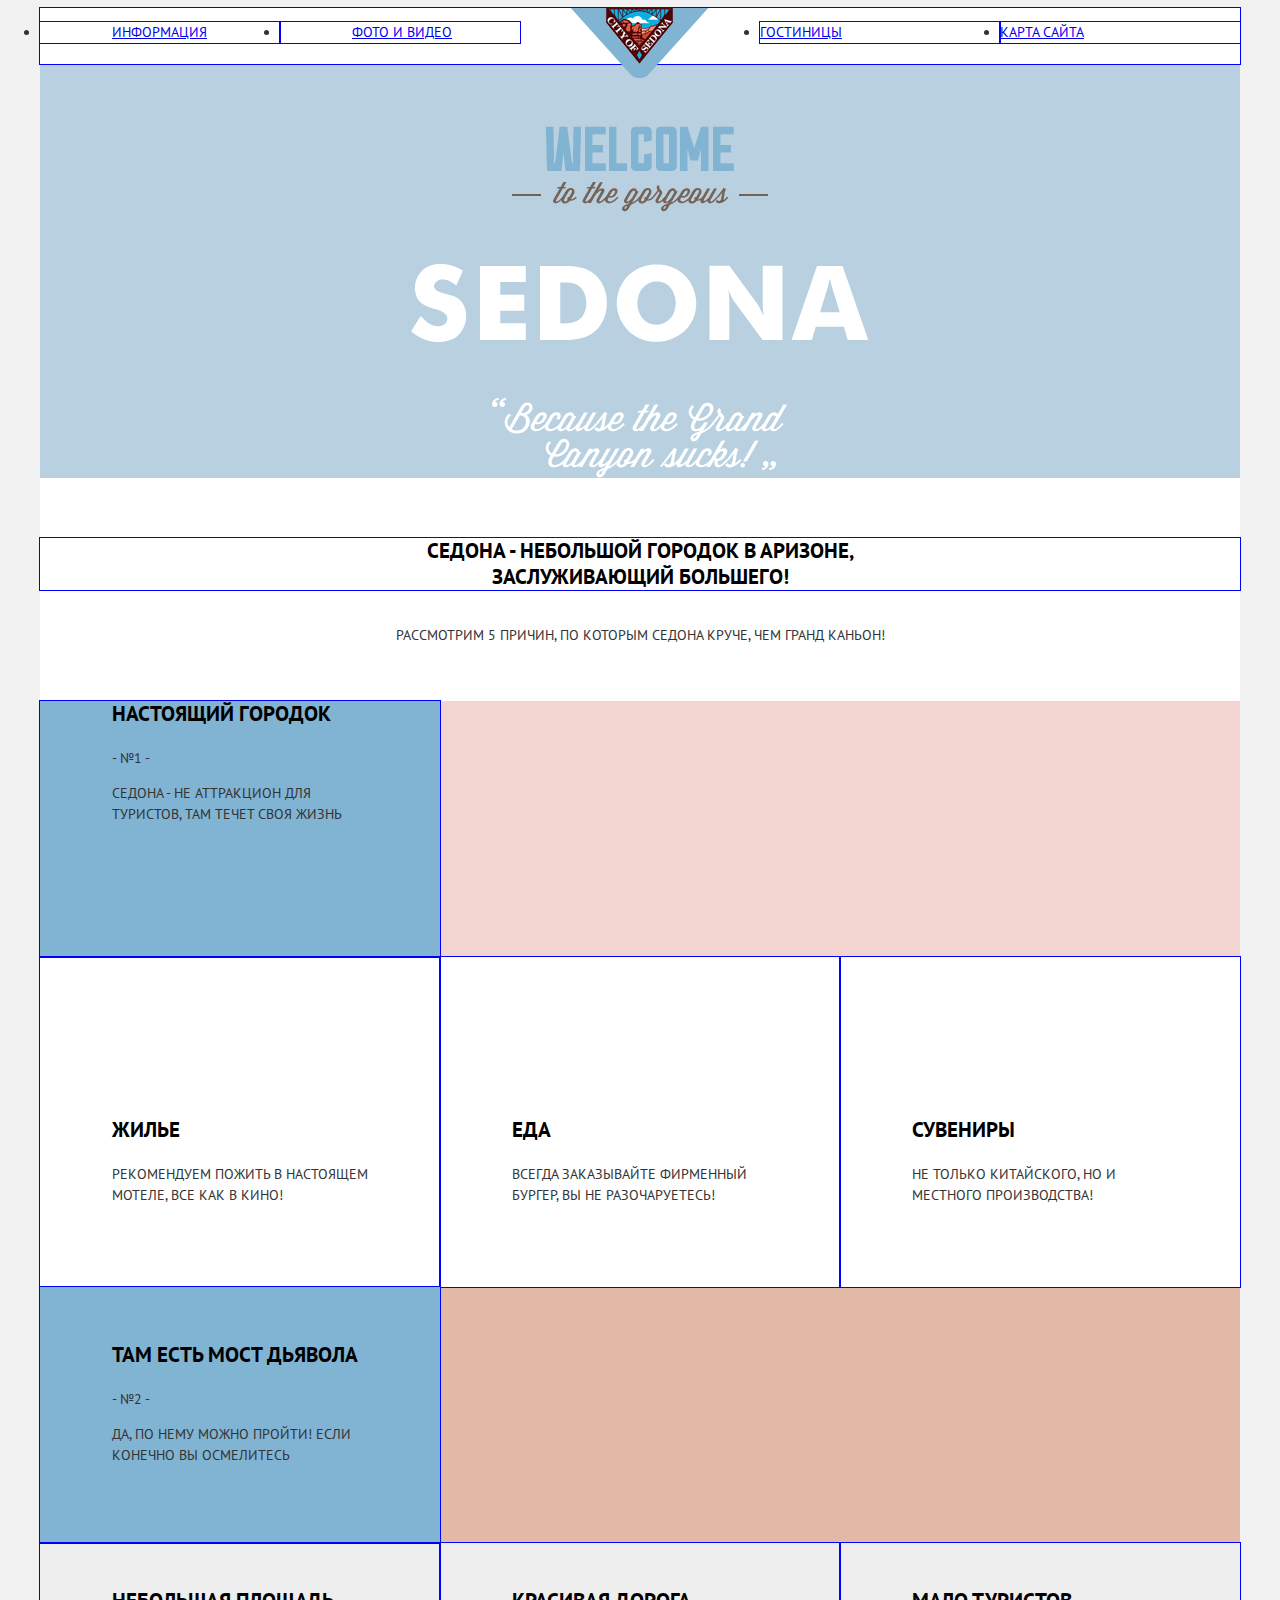
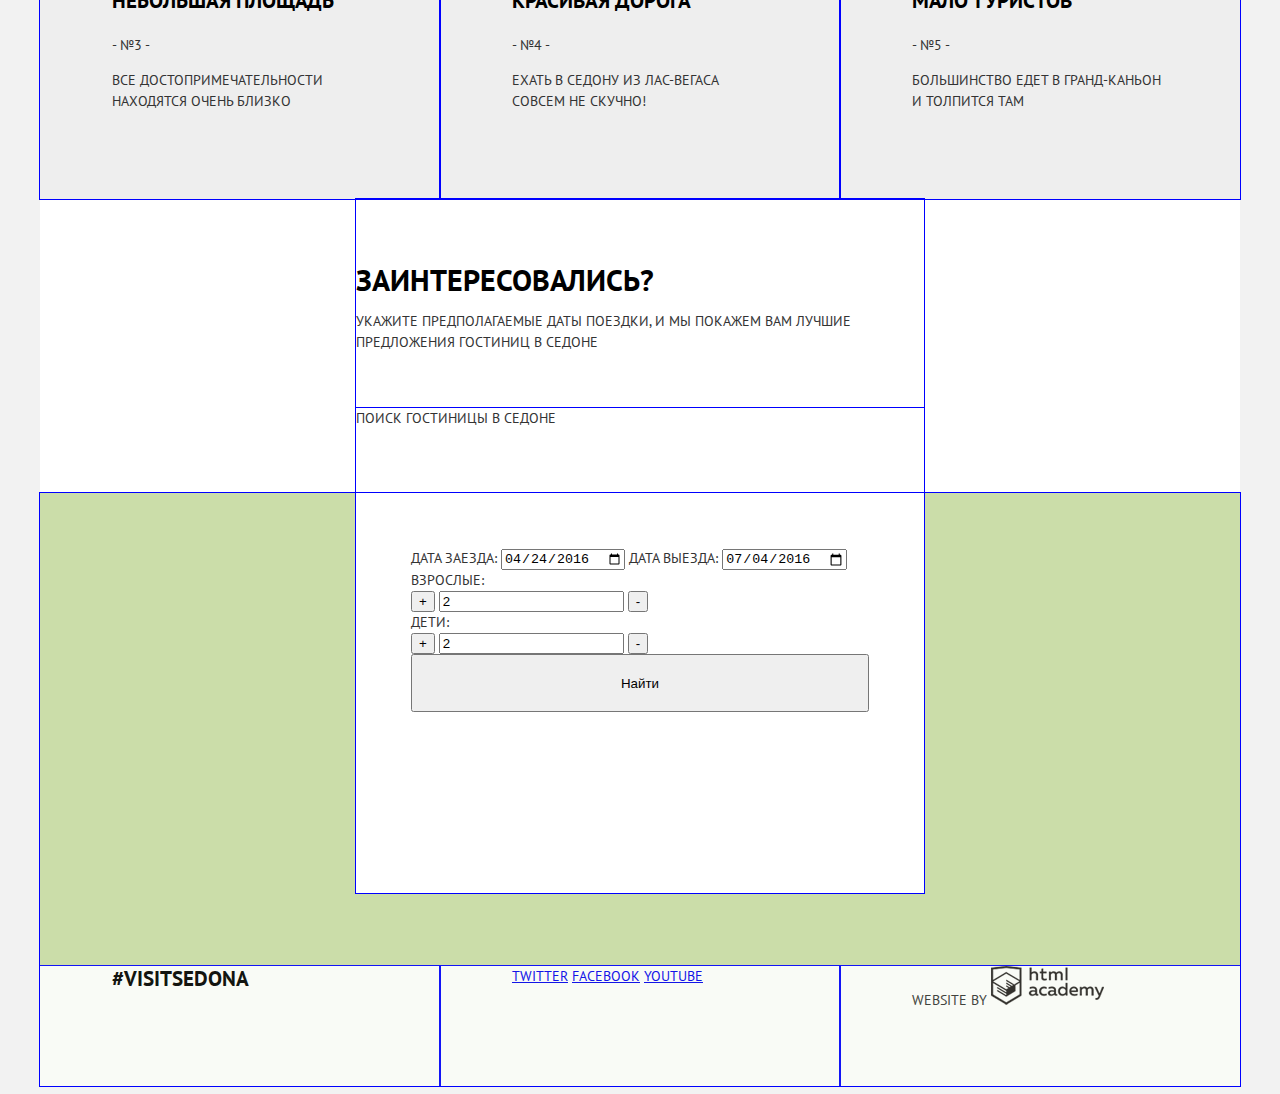
==== index.html @ dbf0d636 "Сетка страницы каталога + исправления" ====
<!DOCTYPE html>
<html lang="ru">
	<head>
		<meta charset="utf-8">
		<title>Седона</title>
		<link href="https://fonts.googleapis.com/css?family=PT+Sans:400,700&subset=cyrillic,cyrillic-ext" rel="stylesheet">
		<link href="css/style.css" rel="stylesheet">
	</head>
	<body>
		<div class="container">
			<header class="page-header">
				<nav class="main-navigation clearfix">
					<ul class="main-navigation-left">
						<li>
							<a href="#">
								Информация
							</a>
						</li>
						<li>
							<a href="/photo-and-video">
								Фото и видео
							</a>
						</li>
					</ul>
					<ul class="main-navigation-right">
						<li>
							<a href="/site-map">
								Карта сайта
							</a>
						</li>
						<li>
							<a href="/hotels">
								Гостиницы
							</a>
						</li>	
					</ul>	
					<a class="logo" href="/index.html">
						<img src="img/logo.png" alt="City of Sedona" width="138px" height="70px">
					</a>
				</nav>
			</header>
			<main>
				<div class="welcome-image">
					<img src="img/welcome.png" alt="Welcome to the gorgeous Sedona" width="458px" height="352px">
				</div>
				<p class="lead">
					Седона - небольшой городок в Аризоне,<br> заслуживающий большего!
				</p>
				<section class="features">
					<p>
						Рассмотрим 5 причин, по которым Седона круче, чем Гранд Каньон!
					</p>
					<div class="clearfix features-1">
						<div class="features-item">
							<p class="features-name">Настоящий городок</p>
							<p> - №1 - </p>
							<p class="features-description">Седона - не аттракцион для туристов, там течет своя жизнь</p>
						</div>
						<!--Фоновое изображение - фото Sedona-city.jpg-->
					</div>
					<div class="advice clearfix">
						<div class="features-item">
							<!--Фоновое изображение -house.png-->
							<p class="features-name">Жилье</p>
							<p class="features-description">Рекомендуем пожить в настоящем мотеле, все как в кино!</p>
						</div>
						<div class="features-item">
							<!--Фоновое изображение -food.png-->
							<p class="features-name">Еда</p>
							<p class="features-description">Всегда заказывайте ФИРМЕННЫЙ БУРГЕР, Вы НЕ разочаруетесь!</p>
						</div>
						<div class="features-item ">
							<!--Фоновое изображение - souvenirs.png-->
							<p class="features-name">Сувениры</p>
							<p class="features-description">Не только китайского, но и местного производства!</p>
						</div>
					</div>
					<div class="clearfix features-2">
						<!--Фоновое изображение - фото Devil's-bridge.jpg-->
						<div class="content-right features-item">
							<p class="features-name">Там есть мост дьявола</p>
							<p> - №2 - </p>
							<p class="features-description">Да, по нему можно пройти! Если конечно вы осмелитесь</p>
						</div>
					</div>
					<div class="clearfix features-3-5">
						<div class="features-item">
							<p class="features-name">Небольшая площадь</p>
							<p> - №3 - </p>
							<p class="features-description">Все достопримечательности находятся очень близко</p>
						</div>
						<div class="features-item">
							<p class="features-name">Красивая дорога</p>
							<p> - №4 - </p>
							<p class="features-description">Ехать в Седону из Лас-Вегаса совсем не скучно!</p>
						</div>
						<div class="features-item">
							<p class="features-name">Мало туристов</p>
							<p> - №5 - </p>
							<p class="features-description">Большинство едет в Гранд-Каньон и толпится там</p>
						</div>
					</div>
				</section>
				<div class="index-search">
					<p>
						<b>
							Заинтересовались?
						</b>
					</p>
					<p>
						Укажите предполагаемые даты поездки, и мы покажем вам лучшие предложения гостиниц в седоне
					</p>
					<a>
						Поиск гостиницы в Седоне	
					</a>
					<div class="index-search-form">
						<form action="#" class="search-details">
							<label>Дата заезда:
								<input type="date" value="2016-04-24" name="checkin">
							</label>
							<label>Дата выезда:
								<input type="date" value="2016-07-04" name="checkout">
							</label>
							<label>Взрослые:
								<div class="visitors">
									<button>+</button>
									<input type="number" value="2" name="adults">
									<button>-</button>
								</div>
							</label>
							<label>Дети:
								<div class="visitors">
									<button>+</button>
									<input type="number" value="2" name="children">
									<button>-</button>
								</div>
							</label>
							<button type="submit">Найти</button>
						</form>
					</div>
				</div>
				<article class="background-map">
<!-- Фоновое изображение - карта <img src="img/map.jpg" width="1200px" height="593px">-->
				</article>
			</main>
			<footer class="page-footer clearfix">
				<section class="hashtag footer-item">
					<h2>#visitsedona</h2>
				</section>
				<section class="social footer-item">
					<a class="social-btn social-btn-tw" href="#">Twitter</a>
					<a class="social-btn social-btn-fb" href="#">Facebook</a>
					<a class="social-btn social-btn-utube" href="#">Youtube</a>					
				</section>
				<section class="developer footer-item">
					Website by
					<a href="#">
						<img src="img/html-academy.png" alt="html academy" width="113px" height="39px">
					</a>
				</section>
			</footer>
		</div>	
	</body>	
</html>
---- css/style.css ----
/*Общие стили*/
body {
	font-size: 14px;
	line-height: 21px;
	font-family: "PT Sans", sans-serif;
	text-transform: uppercase;
	color: #333333;
	background-color: #f2f2f2;
}

h1 {
	
}

h2, .lead, .features-name {
	font-size: 21px;
	line-height: 26px;
	font-family: "PT Sans", sans-serif;
	font-weight: bold;
	text-transform: uppercase;
	color: #000000;
	margin-top: 0;
}

b {
	font-size: 30px;
	line-height: 24px;
	font-family: "PT Sans", sans-serif;
	font-weight: bold;
	text-transform: uppercase;
	color: #000000;
	margin-top: 0;
}

.container {
	max-width: 1200px;
	min-width: 768px;
	background-color: #ffffff;
	margin: 0 auto;
}

.clearfix::after {
	content: "";
	display: table;
	clear: both;
}

.content-left {
	float: left;
}
.content-right {
	float: right;
}

.page-header {
	position: relative;
	outline: blue solid 1px;
}

.main-navigation {
	min-height: 56px;
}

.main-navigation-left {
	float: left;
	width: 40%;
	padding: 0;
}
.main-navigation-right {
	float: right;
	width: 40%;
	padding: 0;
}
.main-navigation-left li{
	box-sizing: border-box;
	float: left;
	width: 50%;
	padding-left: 15%;
	outline: blue solid 1px;
}

.main-navigation-right li{
	box-sizing: border-box;
	float: right;
	width: 50%;
	padding-right: 15%;
	outline: blue solid 1px;
}

.logo {
/*	float:left;*/
	position: absolute;
	width: 20%;
	text-align: center;
}

.page-footer {
	position: relative;
	z-index: 2;
	width: 100%;
	background: #ffffff;
	opacity: 0.9;
	outline: blue solid 1px;
}

.footer-item {
	float: left;
	width: 33.33333%;
	box-sizing: border-box;
	padding-left: 6%;
	padding-right: 6%;
	min-height: 120px;
	outline: blue solid 1px;
}

/*Стили для главной страницы index.html*/
.welcome-image {
	padding-top: 62px;
	background: #b8d0e0;
}
.welcome-image img {
	display: block;
	margin: 0 auto;
	margin-bottom: 60px;
}

.lead {
/*	max-width: 444px;*/
	margin: 0 auto;
	margin-bottom: 35px;
	padding: 0 6%;
	outline: blue solid 1px;
	text-align: center;
}

.features>p {
/*	max-width: 490px;*/
	margin: 0 auto;
	margin-bottom: 55px;
	padding: 0 6%;
	text-align: center;
}

.features-1 {
	background: #f2d5d0;
}

.features-1 .features-item {
	background: #81b3d2;
	min-height: 256px;
}

.features-item {
	float: left;
	width: 33.33333%;
	box-sizing: border-box;
	padding-left: 6%;
	padding-right: 6%;
	outline: blue solid 1px;
}

.advice .features-item {
	padding-top: 160px;
	box-sizing: border-box;
	min-height: 330px;
}

.features-2 {
	background: #e1b9a6;
}

.features-2 .features-item {
	background: #81b3d2;
	min-height: 256px;
	padding-top: 55px;
}

.features-3-5 {
	background: #eeeeee;
}
.features-3-5 .features-item{
	box-sizing: border-box;
	min-height: 256px;
	padding-top: 45px;
}

.index-search {
	box-sizing: border-box;
	width: 568px;
	margin: 0 auto;
	padding-top: 55px;
	outline: blue solid 1px;
}

.index-search a {
	display: block;
	width: 100%;
	height: 85px;
	margin-top: 55px;
	outline: blue solid 1px;
}

.index-search-form {
/*	display: none;*/
	position: absolute;
	z-index: 2;
	box-sizing: border-box;
	width: 568px;
	height: 400px;
	margin: 0 auto;
	padding: 55px;
	background: #ffffff;
	outline: blue solid 1px;
}
.index-search-form button[type="submit"] {
	width: 458px;
	height: 58px;
}
.background-map {
	position: relative;
	z-index: 1;
	width: 100%;
	height: 593px;
	background: #cbdda9;
	margin-bottom: -120px;
	outline: blue solid 1px;
}

/*Стили для catalog.html*/
.hotels-search {
	padding: 15px 6%;
	max-height: 562px;
	background: #7497ba;
	color: #ffffff;
}
.hotels-search-category {
	float: left;
	min-height: 156px;
	margin-right: 9%;
		
}
.hotels-search-category:last-child {
	float: right;
	width: 224px;
	margin-right: 0;
}

.search-results-header, .hotels-item {
	padding: 30px 6%;
	outline: blue solid 1px;
}

.search-results-header h2,
.hotels-item .hotel-photo {
	float: left;
	width: 135px;
	margin: 0;
	margin-right: 30px;
	outline: blue solid 1px;
}

.search-results-header *  {
	float: left;
}
.search-results-header .sort {
	margin-right: 40px;
}
.search-results-header .sort-order {
	float: right;
	outline: blue solid 1px;
}
.search-results-header ul {
	margin: 0;
	padding: 0;
	outline: blue solid 1px;
}
.hotel-review {
	float: left;
	outline: blue solid 1px;
}
.hotel-level {
	float: right;
	outline: blue solid 1px;
}
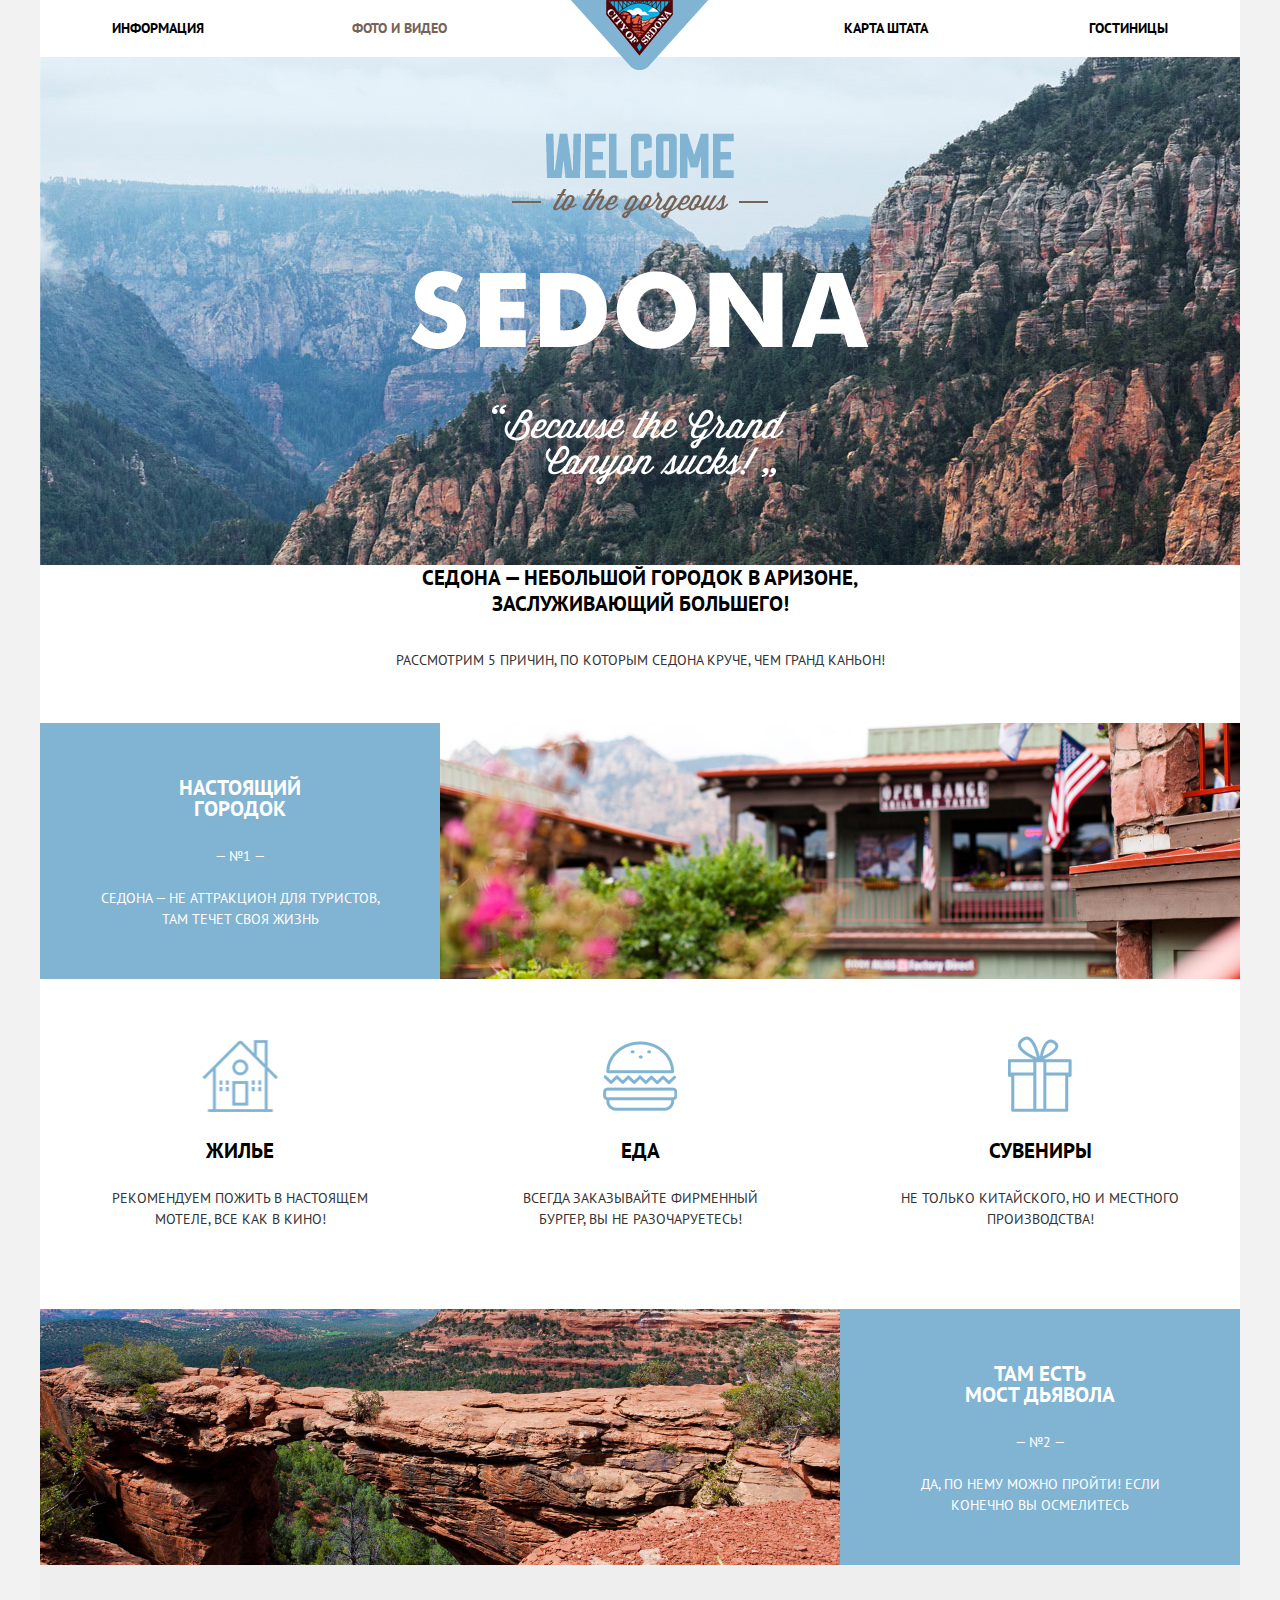
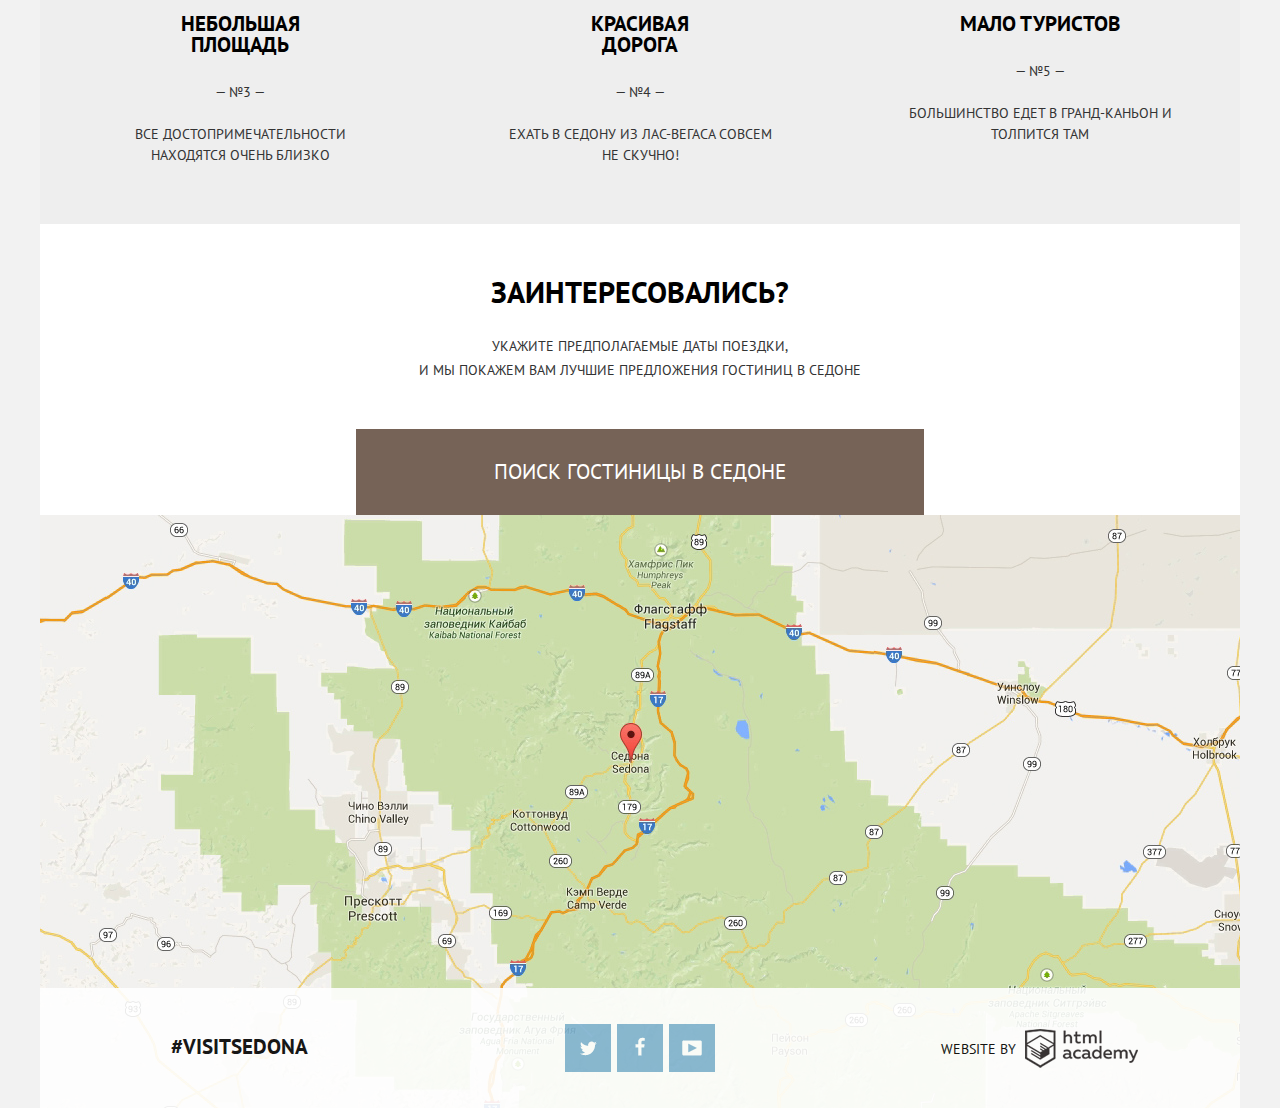
==== commit fb6b86de: "Стили для главной страницы" ====
--- a/index.html
+++ b/index.html
@@ -3,7 +3,8 @@
 	<head>
 		<meta charset="utf-8">
 		<title>Седона</title>
-		<link href="https://fonts.googleapis.com/css?family=PT+Sans:400,700&subset=cyrillic,cyrillic-ext" rel="stylesheet">
+		<link href="https://fonts.googleapis.com/css?family=PT+Sans:400,700&subset=cyrillic" rel="stylesheet">
+		<link href="css/normalize.css" rel="stylesheet">
 		<link href="css/style.css" rel="stylesheet">
 	</head>
 	<body>
@@ -17,101 +18,103 @@
 							</a>
 						</li>
 						<li>
-							<a href="/photo-and-video">
+							<a class="current" href="/photo-and-video">
 								Фото и видео
 							</a>
 						</li>
 					</ul>
 					<ul class="main-navigation-right">
 						<li>
-							<a href="/site-map">
-								Карта сайта
+							<a href="/hotels">
+								Гостиницы
 							</a>
 						</li>
 						<li>
-							<a href="/hotels">
-								Гостиницы
+							<a href="/site-map">
+								Карта штата
 							</a>
 						</li>	
 					</ul>	
-					<a class="logo" href="/index.html">
+				</nav>
+				<div class="logo">
+					<a class="index-page" href="/index.html">
 						<img src="img/logo.png" alt="City of Sedona" width="138px" height="70px">
 					</a>
-				</nav>
+				</div>
 			</header>
 			<main>
-				<div class="welcome-image">
+				<div class="welcome-block">
 					<img src="img/welcome.png" alt="Welcome to the gorgeous Sedona" width="458px" height="352px">
 				</div>
 				<p class="lead">
-					Седона - небольшой городок в Аризоне,<br> заслуживающий большего!
+					<b>Седона &#8212; небольшой городок в Аризоне,<br> заслуживающий большего!</b>
 				</p>
 				<section class="features">
 					<p>
 						Рассмотрим 5 причин, по которым Седона круче, чем Гранд Каньон!
 					</p>
-					<div class="clearfix features-1">
+					<div class="features-single city clearfix">
 						<div class="features-item">
-							<p class="features-name">Настоящий городок</p>
-							<p> - №1 - </p>
-							<p class="features-description">Седона - не аттракцион для туристов, там течет своя жизнь</p>
+							<h2 class="features-name">Настоящий<br>городок</h2>
+							<p> &#8212; №1 &#8212; </p>
+							<p class="features-description">Седона &#8212; не аттракцион для туристов, там течет своя жизнь</p>
 						</div>
-						<!--Фоновое изображение - фото Sedona-city.jpg-->
+						<!--Фоновое изображение &#8212 фото Sedona-city.jpg-->
 					</div>
-					<div class="advice clearfix">
-						<div class="features-item">
+					<div class="features-advice clearfix">
+						<div class="features-item house">
 							<!--Фоновое изображение -house.png-->
 							<p class="features-name">Жилье</p>
 							<p class="features-description">Рекомендуем пожить в настоящем мотеле, все как в кино!</p>
 						</div>
-						<div class="features-item">
+						<div class="features-item food">
 							<!--Фоновое изображение -food.png-->
 							<p class="features-name">Еда</p>
-							<p class="features-description">Всегда заказывайте ФИРМЕННЫЙ БУРГЕР, Вы НЕ разочаруетесь!</p>
+							<p class="features-description">Всегда заказывайте фирменный бургер, Вы  не разочаруетесь!</p>
 						</div>
-						<div class="features-item ">
+						<div class="features-item souvenirs">
 							<!--Фоновое изображение - souvenirs.png-->
 							<p class="features-name">Сувениры</p>
 							<p class="features-description">Не только китайского, но и местного производства!</p>
 						</div>
 					</div>
-					<div class="clearfix features-2">
+					<div class="features-single bridge clearfix">
 						<!--Фоновое изображение - фото Devil's-bridge.jpg-->
 						<div class="content-right features-item">
-							<p class="features-name">Там есть мост дьявола</p>
-							<p> - №2 - </p>
+							<h2 class="features-name">Там есть<br> мост дьявола</h2>
+							<p> &#8212; №2 &#8212; </p>
 							<p class="features-description">Да, по нему можно пройти! Если конечно вы осмелитесь</p>
 						</div>
 					</div>
-					<div class="clearfix features-3-5">
+					<div class="features-block clearfix">
 						<div class="features-item">
-							<p class="features-name">Небольшая площадь</p>
-							<p> - №3 - </p>
+							<h2 class="features-name">Небольшая площадь</h2>
+							<p> &#8212; №3 &#8212; </p>
 							<p class="features-description">Все достопримечательности находятся очень близко</p>
 						</div>
 						<div class="features-item">
-							<p class="features-name">Красивая дорога</p>
-							<p> - №4 - </p>
-							<p class="features-description">Ехать в Седону из Лас-Вегаса совсем не скучно!</p>
+							<h2 class="features-name">Красивая дорога</h2>
+							<p> &#8212; №4 &#8212; </p>
+							<p class="features-description">Ехать в Седону из Лас-Вегаса совсем<br>не скучно!</p>
 						</div>
 						<div class="features-item">
-							<p class="features-name">Мало туристов</p>
-							<p> - №5 - </p>
+							<h2 class="features-name">Мало туристов</h2>
+							<p> &#8212; №5 &#8212; </p>
 							<p class="features-description">Большинство едет в Гранд-Каньон и толпится там</p>
 						</div>
 					</div>
 				</section>
 				<div class="index-search">
-					<p>
+					<p class="index-search-heading">
 						<b>
 							Заинтересовались?
 						</b>
 					</p>
 					<p>
-						Укажите предполагаемые даты поездки, и мы покажем вам лучшие предложения гостиниц в седоне
+						Укажите предполагаемые даты поездки,<br> и мы покажем вам лучшие предложения гостиниц в седоне
 					</p>
-					<a>
-						Поиск гостиницы в Седоне	
+					<a href="#">
+						Поиск гостиницы в Седоне
 					</a>
 					<div class="index-search-form">
 						<form action="#" class="search-details">
--- a/css/style.css
+++ b/css/style.css
@@ -1,9 +1,13 @@
 /*Общие стили*/
 body {
+	min-width: 768px;
+	
+	font-weight: normal;
 	font-size: 14px;
 	line-height: 21px;
-	font-family: "PT Sans", sans-serif;
+	font-family: "PT Sans", Arial, sans-serif;
 	text-transform: uppercase;
+	
 	color: #333333;
 	background-color: #f2f2f2;
 }
@@ -15,28 +19,22 @@
 h2, .lead, .features-name {
 	font-size: 21px;
 	line-height: 26px;
-	font-family: "PT Sans", sans-serif;
 	font-weight: bold;
-	text-transform: uppercase;
+	margin-top: 0;
+}
+
+b {
+/*	font-size: 30px;*/
+/*	line-height: 24px;*/
 	color: #000000;
-	margin-top: 0;
-}
-
-b {
-	font-size: 30px;
-	line-height: 24px;
-	font-family: "PT Sans", sans-serif;
-	font-weight: bold;
-	text-transform: uppercase;
-	color: #000000;
-	margin-top: 0;
-}
+/*	margin-top: 0;*/
+} 
 
 .container {
+	margin: 0 auto;
 	max-width: 1200px;
-	min-width: 768px;
+	
 	background-color: #ffffff;
-	margin: 0 auto;
 }
 
 .clearfix::after {
@@ -54,53 +52,104 @@
 
 .page-header {
 	position: relative;
-	outline: blue solid 1px;
+	
+	color: #766357;
+/*	outline: blue solid 1px;*/
 }
 
 .main-navigation {
-	min-height: 56px;
+/*	min-height: 56px;*/
 }
 
 .main-navigation-left {
 	float: left;
+	
 	width: 40%;
+	margin: 0;
 	padding: 0;
+	
+	list-style: none;
 }
 .main-navigation-right {
 	float: right;
+	
 	width: 40%;
+	margin: 0;
 	padding: 0;
+	
+	list-style: none;
 }
 .main-navigation-left li{
-	box-sizing: border-box;
-	float: left;
+	float: left;
+	
+	box-sizing: border-box;
 	width: 50%;
+	padding-top: 18px;
+	padding-bottom: 18px;
 	padding-left: 15%;
-	outline: blue solid 1px;
+	
+	text-align: left;
+/*	outline: blue solid 1px;*/
 }
 
 .main-navigation-right li{
 	box-sizing: border-box;
 	float: right;
 	width: 50%;
+	padding-top: 18px;
+	padding-bottom: 18px;
 	padding-right: 15%;
-	outline: blue solid 1px;
+	
+	text-align: right;
+/*	outline: blue solid 1px;*/
+}
+
+.main-navigation a {
+	font-weight: bold;
+	font-size: 14px;
+	line-height: 26p;
+	
+	color: #000000;
+	text-decoration: none;
+}
+
+.main-navigation a:hover {
+	color: #81b3d2;
+}
+
+.main-navigation a:active {
+	color: #000000;
+	opacity: 0.3;
+}
+
+.main-navigation a.current {
+	color: #766357;
+}
+
+.main-navigation a.current:hover {
+	color: #604e43;
+}
+
+.main-navigation a.current:active {
+	color: #766357;
+	opacity: 0.3;
 }
 
 .logo {
-/*	float:left;*/
 	position: absolute;
-	width: 20%;
-	text-align: center;
+	left: 50%;
+	top: 0;
+	transform: translate(-69px);
+/*	width: 20%;*/
+/*	text-align: center;*/
 }
 
 .page-footer {
-	position: relative;
-	z-index: 2;
 	width: 100%;
 	background: #ffffff;
 	opacity: 0.9;
-	outline: blue solid 1px;
+	color: #000000;
+/*	outline: blue solid 1px;*/
 }
 
 .footer-item {
@@ -110,15 +159,118 @@
 	padding-left: 6%;
 	padding-right: 6%;
 	min-height: 120px;
-	outline: blue solid 1px;
+/*	outline: blue solid 1px;*/
+}
+
+.footer-item h2 {
+	margin-top: 46px;
+	margin-left: auto;
+	margin-right: auto;
+	text-align: center;
+}
+
+.social {
+	padding-top: 36px;
+	
+	text-align: center;
+	font-size: 0;
+}
+
+.social-btn {
+	position: relative;
+	display: inline-block;
+	width: 46px;
+	height: 48px;
+	margin-right: 6px;
+	vertical-align: top;
+	
+	background: #81b3d2;
+}
+
+.social-btn:last-child {
+	margin-right: 0;
+}
+
+.social-btn::after {
+	position: absolute;
+	top: 50%;
+	left: 50%;
+	content: "";
+	background: url("../img/spritesheet.png");
+}
+
+.social-btn-tw::after {
+	width: 17px;
+    height: 15px;
+	background-position: -866px -2px;
+	margin-left: -8px;
+	margin-top: -7px;
+}
+
+.social-btn-fb::after {
+	width: 10px;
+    height: 19px;
+    background-position: -434px -2px;
+	margin-left: -5px;
+	margin-top: -11px;
+}
+
+.social-btn-utube::after {
+	width: 20px;
+    height: 16px;
+    background-position: -887px -2px;
+	margin-left: -10px;
+	margin-top: -8px;
+}
+
+.social-btn:hover {
+	background: #669ec0;
+}
+
+.social-btn:active {
+	background: #5496bd;
+}
+
+.social-btn:active::after {
+		opacity: 0.3;
+}
+
+.developer {
+	padding-top: 38px;
+/*	line-height: 39px;*/
+	text-align: center;
+}
+
+.developer a {
+	display: inline-block;
+	vertical-align: middle;
+	margin-top: 3px;
+	margin-left: 5px;
+}
+
+.developer a:hover {
+/*	opacity: 0;
+	background: red;
+	background-image: url(spritesheet.png);
+	width: 113px;
+    height: 39px;
+    background-repeat: no-repeat;
+    background-position: -236px -2px; */	
+}
+
+.developer img:hover {
+	opacity: 0;
 }
 
 /*Стили для главной страницы index.html*/
-.welcome-image {
-	padding-top: 62px;
-	background: #b8d0e0;
-}
-.welcome-image img {
+.welcome-block {
+	box-sizing: border-box;
+	min-height: 508px;
+	padding-top: 76px;
+	background: #b8d0e0 url(../img/bg-index.jpg);
+	background-position: center -56px;
+}
+.welcome-block img {
 	display: block;
 	margin: 0 auto;
 	margin-bottom: 60px;
@@ -127,86 +279,187 @@
 .lead {
 /*	max-width: 444px;*/
 	margin: 0 auto;
-	margin-bottom: 35px;
+	margin-bottom: 30px;
 	padding: 0 6%;
-	outline: blue solid 1px;
-	text-align: center;
+	
+	text-align: center;
+/*	outline: blue solid 1px;	*/
 }
 
 .features>p {
 /*	max-width: 490px;*/
 	margin: 0 auto;
-	margin-bottom: 55px;
+	margin-bottom: 50px;
 	padding: 0 6%;
-	text-align: center;
-}
-
-.features-1 {
-	background: #f2d5d0;
-}
-
-.features-1 .features-item {
+	
+	line-height: 26px;
+	text-align: center;
+}
+
+.features-item {
+	float: left;
+	
+	box-sizing: border-box;
+	width: 33.333333%;
+	padding-left: 4%;
+	padding-right: 4%;
+/*	outline: blue solid 1px;*/
+}
+
+.features-item p {
+	max-width: 285px;
+	margin-left: auto;
+	margin-right: auto;
+	margin-bottom: 21px;
+	
+	text-align: center;
+}
+
+.features-item .features-name {
+	max-width: 160px;
+	margin-bottom: 27px;
+	margin-left: auto;
+	margin-right: auto;
+	
+	text-align: center;
+	line-height: 21px;
+	
+	color: #000000;
+}
+
+.features .city {
+	background: #81b3d2 url("../img/bg-city.jpg") no-repeat;
+	background-position: right center;
+	background-size: 66.666666%;
+}
+
+.features-single .features-item {
+	height: 256px;
+	padding-top: 54px;
+	padding-bottom: 30px;
+		
+	color: #ffffff;
 	background: #81b3d2;
+}
+
+.features-single .features-name {
+	color: #ffffff;
+}
+
+.features-single p {
+		max-width: 302px;
+}
+.features-advice .features-item {
+	position: relative;
+	
+	padding-top: 161px;
+	padding-bottom: 42px;
+	min-height: 330px;
+}
+
+.features-advice .features-name::before {
+	content: "";
+	position: absolute;
+	left: 50%;
+	background-image: url(../img/spritesheet.png);
+    background-repeat: no-repeat;
+    display: block;
+	transform: translateX(-50%);
+}
+
+.house .features-name::before {
+	top: 61px;
+	width: 75px;
+    height: 72px;
+	background-position: -526px -2px;
+}
+
+.food .features-name::before {
+	top: 62px;
+	width: 74px;
+    height: 70px;
+    background-position: -448px -2px;
+}
+
+.souvenirs .features-name::before {
+	top: 57px;
+	width: 64px;
+    height: 76px;
+    background-position: -636px -2px;
+}
+
+.features .bridge {
+	background: #81b3d2 url("../img/bg-bridge.jpg") no-repeat;
+	background-position: left center;
+	background-size: 66.666666%;
+}
+
+.features-item.content-right {
+	float: right;
+}
+
+.features-block {
+	background: #eeeeee;
+}
+
+.features-block .features-item{
+	box-sizing: border-box;
 	min-height: 256px;
-}
-
-.features-item {
-	float: left;
-	width: 33.33333%;
-	box-sizing: border-box;
-	padding-left: 6%;
-	padding-right: 6%;
-	outline: blue solid 1px;
-}
-
-.advice .features-item {
-	padding-top: 160px;
-	box-sizing: border-box;
-	min-height: 330px;
-}
-
-.features-2 {
-	background: #e1b9a6;
-}
-
-.features-2 .features-item {
-	background: #81b3d2;
-	min-height: 256px;
-	padding-top: 55px;
-}
-
-.features-3-5 {
-	background: #eeeeee;
-}
-.features-3-5 .features-item{
-	box-sizing: border-box;
-	min-height: 256px;
-	padding-top: 45px;
+	padding-top: 48px;
+	padding-bottom: 37px;
 }
 
 .index-search {
 	box-sizing: border-box;
 	width: 568px;
 	margin: 0 auto;
-	padding-top: 55px;
-	outline: blue solid 1px;
+	padding-top: 26px;
+/*	outline: blue solid 1px;*/
+}
+
+.index-search p.index-search-heading {
+	margin-bottom: 30px;	
+	
+	font-weight: bold;
+	font-size: 30px;
+	line-height: 24px;
+	
+	color: #ffffff;
+}
+
+.index-search p {
+	margin-bottom: 47px;
+	
+	text-align: center;
+	font-size: 14px;
+	line-height: 24px;
 }
 
 .index-search a {
 	display: block;
 	width: 100%;
-	height: 85px;
-	margin-top: 55px;
-	outline: blue solid 1px;
+	padding-top: 30px;
+	padding-bottom: 30px;
+/*	height: 85px;*/
+	
+	text-align: center;
+	font-size: 21px;
+	line-height: 26px;
+	
+	text-decoration: none;
+	color: #ffffff;	
+	background: #766357;
+/*	margin-top: 47px;*/
+/*	outline: blue solid 1px;*/
 }
 
 .index-search-form {
-/*	display: none;*/
+	display: none;
 	position: absolute;
 	z-index: 2;
 	box-sizing: border-box;
 	width: 568px;
-	height: 400px;
+/*	height: 400px;*/
 	margin: 0 auto;
 	padding: 55px;
 	background: #ffffff;
@@ -215,15 +468,20 @@
 .index-search-form button[type="submit"] {
 	width: 458px;
 	height: 58px;
-}
+	margin-top: 54px;
+}
+
+.index-search-form input {
+/*	display: inline-block;*/
+/*	margin-bottom: 29px;*/
+}
+
 .background-map {
-	position: relative;
-	z-index: 1;
 	width: 100%;
 	height: 593px;
-	background: #cbdda9;
+	background: #cbdda9 url("../img/bg-map.jpg") no-repeat;
 	margin-bottom: -120px;
-	outline: blue solid 1px;
+/*	outline: blue solid 1px;*/
 }
 
 /*Стили для catalog.html*/
@@ -284,3 +542,106 @@
 }
 
 
+/*Спрайт*/
+.sprite {
+    background-image: url(spritesheet.png);
+    background-repeat: no-repeat;
+    display: block;
+}
+
+.sprite-html-academy {
+    width: 113px;
+    height: 39px;
+    background-position: -2px -2px;
+}
+
+.sprite-html-academy-active {
+    width: 113px;
+    height: 39px;
+    background-position: -119px -2px;
+}
+
+.sprite-html-academy-hover {
+    width: 113px;
+    height: 39px;
+    background-position: -236px -2px;
+}
+
+.sprite-icon-calendar {
+    width: 21px;
+    height: 22px;
+    background-position: -353px -2px;
+}
+
+.sprite-icon-checkbox {
+    width: 22px;
+    height: 22px;
+    background-position: -378px -2px;
+}
+
+.sprite-icon-checked {
+    width: 26px;
+    height: 22px;
+    background-position: -404px -2px;
+}
+
+.sprite-icon-fb {
+    width: 10px;
+    height: 19px;
+    background-position: -434px -2px;
+}
+
+.sprite-icon-food {
+    width: 74px;
+    height: 70px;
+    background-position: -448px -2px;
+}
+
+.sprite-icon-house {
+    width: 75px;
+    height: 72px;
+    background-position: -526px -2px;
+}
+
+.sprite-icon-minus {
+    width: 12px;
+    height: 3px;
+    background-position: -605px -2px;
+}
+
+.sprite-icon-plus {
+    width: 11px;
+    height: 11px;
+    background-position: -621px -2px;
+}
+
+.sprite-icon-souvenirs {
+    width: 64px;
+    height: 76px;
+    background-position: -636px -2px;
+}
+
+.sprite-icon-stars {
+    width: 89px;
+    height: 17px;
+    background-position: -704px -2px;
+}
+
+.sprite-icon-three-stars {
+    width: 65px;
+    height: 17px;
+    background-position: -797px -2px;
+}
+
+.sprite-icon-tweeter {
+    width: 17px;
+    height: 15px;
+    background-position: -866px -2px;
+}
+
+.sprite-icon-utube {
+    width: 20px;
+    height: 16px;
+    background-position: -887px -2px;
+}
+
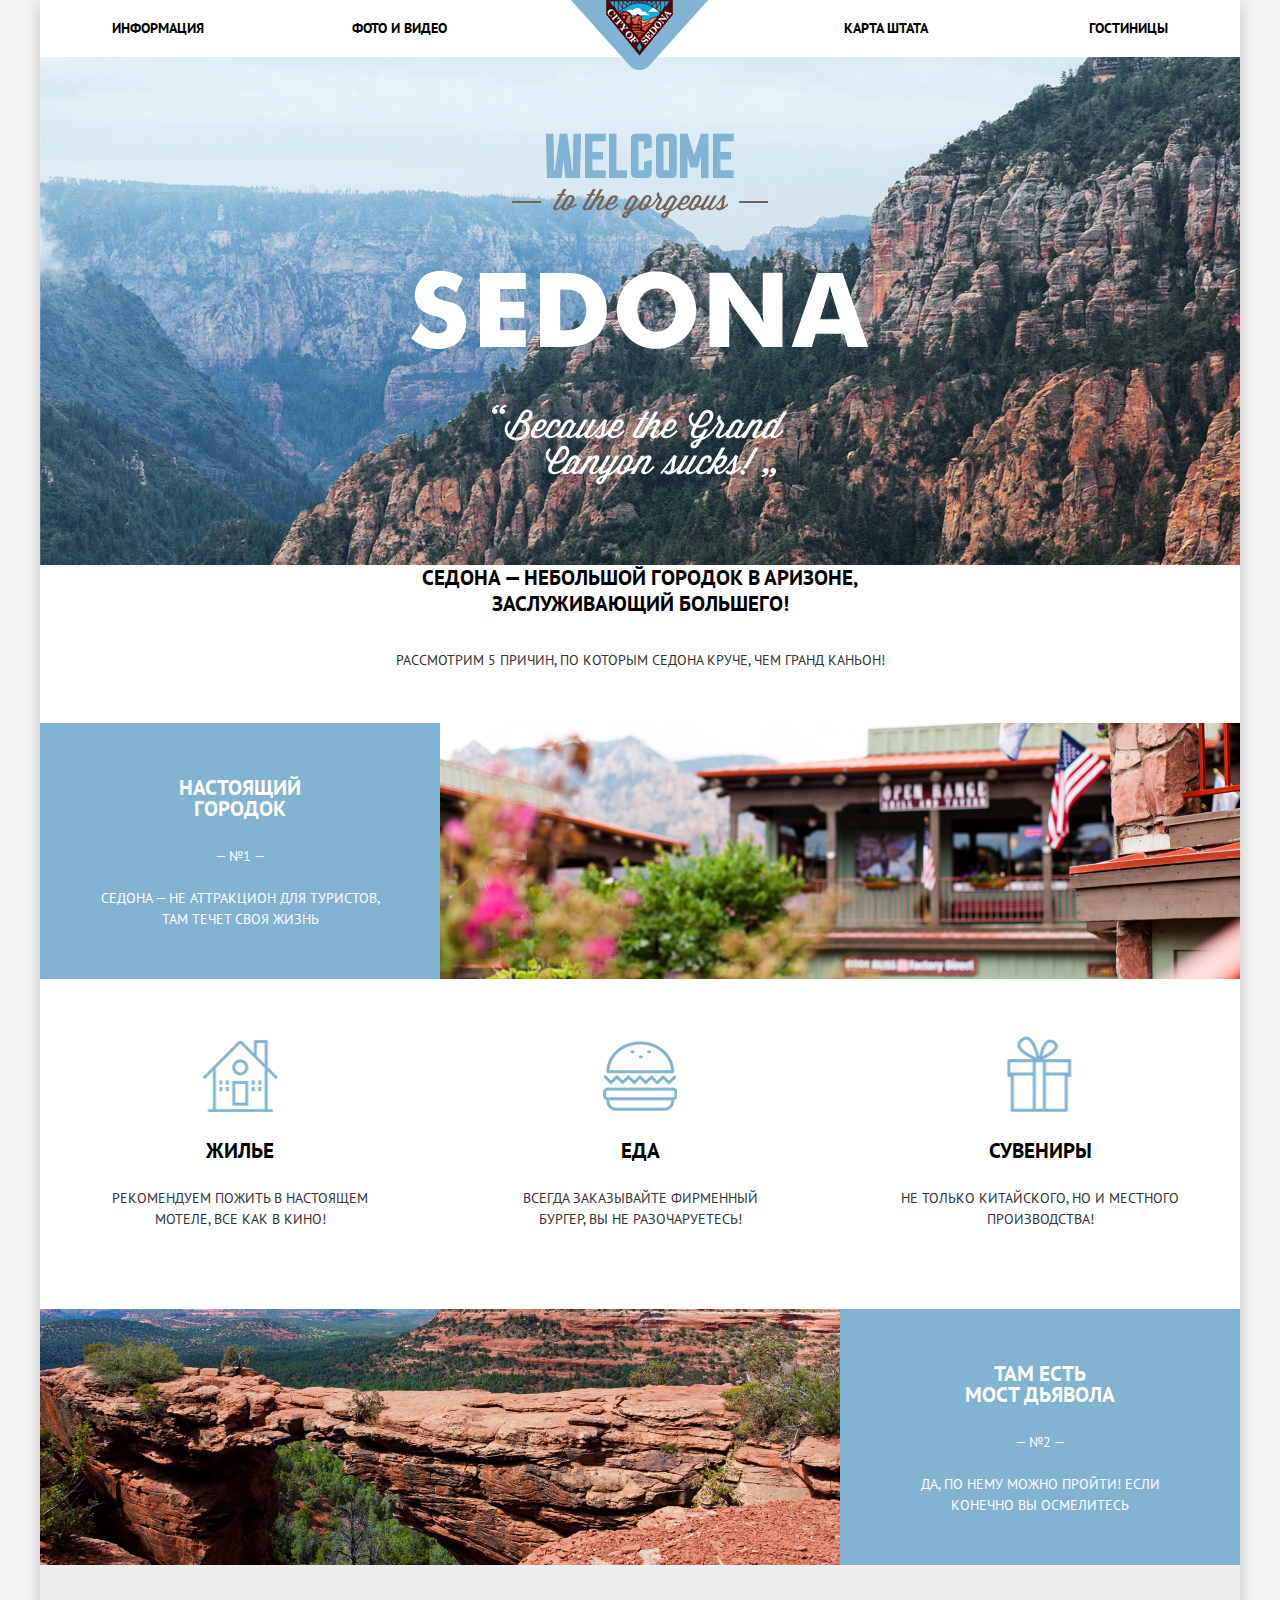
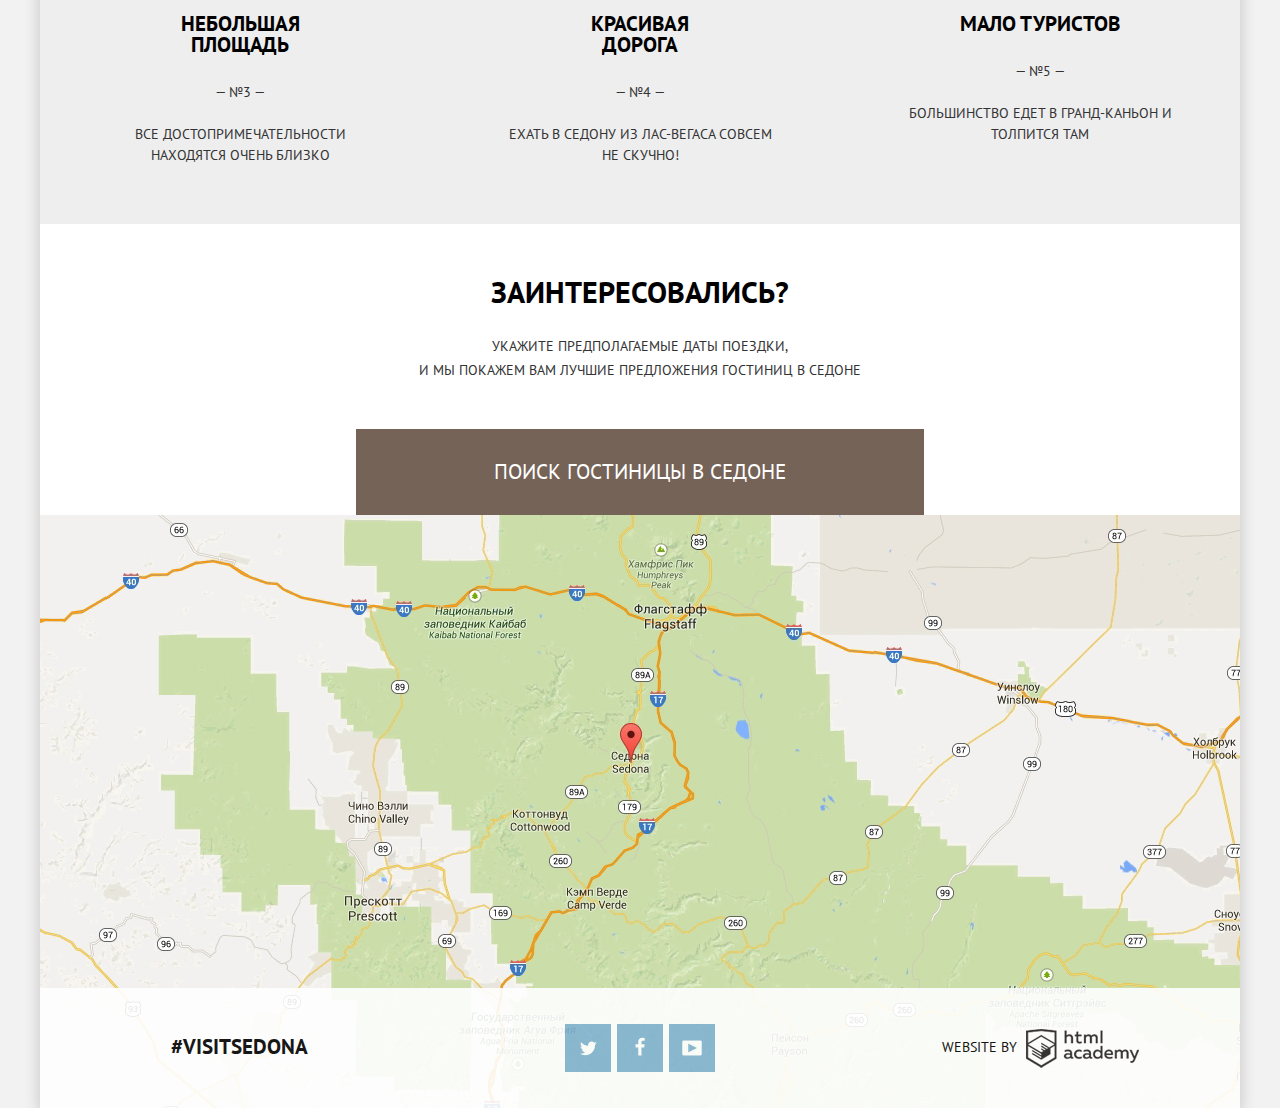
==== commit bf0737bc: "Стили для страницы каталога + небольшие исправления по главной странице" ====
--- a/index.html
+++ b/index.html
@@ -18,7 +18,7 @@
 							</a>
 						</li>
 						<li>
-							<a class="current" href="/photo-and-video">
+							<a href="/photo-and-video">
 								Фото и видео
 							</a>
 						</li>
--- a/css/style.css
+++ b/css/style.css
@@ -17,10 +17,13 @@
 }
 
 h2, .lead, .features-name {
+	margin-top: 0;
+	
 	font-size: 21px;
 	line-height: 26px;
 	font-weight: bold;
-	margin-top: 0;
+	
+	color: #000000;
 }
 
 b {
@@ -35,6 +38,7 @@
 	max-width: 1200px;
 	
 	background-color: #ffffff;
+	box-shadow: 0 5px 15px rgba(0,1,1,0.2);
 }
 
 .clearfix::after {
@@ -236,30 +240,40 @@
 }
 
 .developer {
-	padding-top: 38px;
+	padding-top: 39px;
+	padding-left: 102px;
 /*	line-height: 39px;*/
-	text-align: center;
+	text-align: left;
 }
 
 .developer a {
 	display: inline-block;
 	vertical-align: middle;
-	margin-top: 3px;
-	margin-left: 5px;
+	width: 114px;
+    height: 40px;
+	margin-top:1px;
+	margin-left: 4px;
+	padding-top: 1px;
+	padding-left: 1px;
+	
+	font-size: 0;
 }
 
 .developer a:hover {
-/*	opacity: 0;
-	background: red;
-	background-image: url(spritesheet.png);
-	width: 113px;
-    height: 39px;
-    background-repeat: no-repeat;
-    background-position: -236px -2px; */	
+	background-image: url("../img/spritesheet.png");
+	background-repeat: no-repeat;
+    background-position: -235px -1px;;
+}
+
+.developer a:active {
+	background-image: url("../img/spritesheet.png");
+	background-repeat: no-repeat;
+    background-position: -118px -1px;;
 }
 
 .developer img:hover {
 	opacity: 0;
+	margin: 0;
 }
 
 /*Стили для главной страницы index.html*/
@@ -377,14 +391,14 @@
 .food .features-name::before {
 	top: 62px;
 	width: 74px;
-    height: 70px;
+    height: 71px;
     background-position: -448px -2px;
 }
 
 .souvenirs .features-name::before {
 	top: 57px;
-	width: 64px;
-    height: 76px;
+	width: 65px;
+    height: 77px;
     background-position: -636px -2px;
 }
 
@@ -486,61 +500,391 @@
 
 /*Стили для catalog.html*/
 .hotels-search {
-	padding: 15px 6%;
+	box-sizing: border-box;
+	padding: 27px 6%;
+	min-height: 217px;
 	max-height: 562px;
-	background: #7497ba;
+	
+	background: #7497ba url("../img/bg-hotels.jpg");
+	background-position: center;
+	background-size: 100%;
 	color: #ffffff;
 }
+
+.hotels-search ul {
+	list-style: none;
+	padding: 0;
+	margin: 0;
+}
+
+.hotels-search fieldset {
+	margin: 0;
+	margin-right: 106px;
+	padding: 0;
+	
+	border: none;
+}
+
+.hotels-search legend {
+	margin-bottom: 25px;
+		
+	font-weight: bold;
+	font-size: 16px;
+	line-height: 21px;
+}
+
 .hotels-search-category {
 	float: left;
 	min-height: 156px;
 	margin-right: 9%;
-		
-}
+}
+
+.hotels-search .checkbox label {
+	position: relative;
+	
+	display: block;
+	
+	margin-bottom: 23px;
+	height: 23px;
+	min-width: 110px;
+	padding-left: 40px;
+}
+
+.hotels-search .checkbox label:last-child {
+	margin-bottom: 0;
+}
+
+.hotels-search .checkbox label::before {
+	position: absolute;
+	
+	top: -2px;
+	left: -1px;
+	content: "";
+	background-image: url("../img/spritesheet.png");
+    background-repeat: no-repeat;
+/*    display: block;*/
+	width: 22px;
+    height: 22px;
+    background-position: -378px -2px;
+}
+
+.hotels-search .checkbox .checked::before {
+	width: 26px;
+    height: 22px;
+	top: -1px;
+    background-position: -404px -2px;
+}
+
+.hotels-search input[type="checkbox"] {
+	display: none;
+}
+
 .hotels-search-category:last-child {
 	float: right;
-	width: 224px;
+	width: auto;
 	margin-right: 0;
 }
 
-.search-results-header, .hotels-item {
+.price legend {
+	margin-bottom: 10px;
+}
+
+.price label {
+	display: inline-block;
+	
+	padding-left: 65px;
+	
+	line-height: 32px;
+	vertical-align: top;
+	
+	cursor: pointer;
+}
+
+.price-controls {
+	position: relative;
+	
+	margin-bottom: 20px;
+	
+	border: 2px solid #ffffff;
+	border-radius: 2px;
+}
+
+.price input {
+	width: 75px;
+	
+	background: transparent;
+	color: inherit;
+	border: none;
+	cursor: inherit;
+}
+
+.price-controls::after {
+	position: absolute;
+	top: 50%;
+	left: 50%;
+	transform: translate(50%, -50%);
+	
+	height: 22px;	
+	
+	content: "";
+	border: 1px solid #ffffff;
+}
+
+.hotels-search button[type="submit"] {
+	padding-left: 35px;
+	padding-right: 35px;
+	
+	font-size: 14px;
+	line-height: 32px;
+	
+	color: inherit;
+	background: transparent;
+	text-transform: uppercase;
+	border: 2px solid #ffffff;
+	border-radius: 2px;
+	cursor: pointer;
+}
+
+.hotels-search button[type="submit"]:hover {
+	color: #000000;
+	background: #ffffff;
+}
+
+.search-results-header, 
+.hotels-item {
+/*	box-sizing: border-box;*/
 	padding: 30px 6%;
-	outline: blue solid 1px;
-}
-
-.search-results-header h2,
-.hotels-item .hotel-photo {
+	border-bottom: 1px solid #e5e5e5;
+/*	box-shadow:  0 1px #e5e5e5;*/
+}
+
+.search-results-header h2 {
 	float: left;
 	width: 135px;
 	margin: 0;
 	margin-right: 30px;
-	outline: blue solid 1px;
-}
-
-.search-results-header *  {
+/*	outline: blue solid 1px;*/
+}
+
+.search-results-header>div  {
 	float: left;
 }
+
+.sort {
+	margin-top: 6px;
+}
+
+.sort ul,
+.sort li {
+	display: inline-block;
+	vertical-align: top;
+/*	margin-left: 40px;*/
+}
+
+.sort a {
+	font-size: 12px;
+	line-height: 18px;
+	
+	color: rgba(0,0,0,0.3);
+	text-decoration: none;
+	border-bottom: 1px dotted #81b3d2;
+}
+
+.sort a:hover {
+	color: #81b3d2;
+}
+
+.sort a:active {
+	color: #000000;
+	border: none;
+}
+
+.sort a.current {
+	color: #81b3d2;
+	border: none;
+}
+
+.search-results-header li {
+	margin-right: 29px;
+}
+
 .search-results-header .sort {
 	margin-right: 40px;
-}
+	
+	font-size: 12px;
+	line-height: 15px;
+}
+
+.search-results-header ul {
+	margin: 0;
+	margin-left: 40px;
+	padding: 0;
+	
+	list-style: none;
+/*	outline: blue solid 1px;*/
+}
+
 .search-results-header .sort-order {
 	float: right;
-	outline: blue solid 1px;
-}
-.search-results-header ul {
-	margin: 0;
+	
+	padding-right: 1px;
+	font-size: 0;
+}
+
+.sort-order a::before {
+	display: inline-block;
+	vertical-align: bottom;
+	
+	margin-left: 14px;
+	
+	content: "";
+	border: 10px solid #cccccc;
+	border-left: 5px solid transparent;
+	border-right: 5px solid transparent;
+}
+
+a.arrow-up::before {
+	border-top-width: 0;
+}
+a.arrow-down::before {
+	border-bottom-width: 0;
+}
+
+.sort-order a:hover::before {
+	border-top-color: #000000;
+	border-bottom-color: #000000;
+}
+
+.sort-order a:active::before {
+	border-top-color: #81b3d2;
+	border-bottom-color: #81b3d2;
+}
+
+.sort-order a.current::before {
+	border-top-color: #81b3d2;
+	border-bottom-color: #81b3d2;
+}
+
+.hotel-photo img {
 	padding: 0;
-	outline: blue solid 1px;
-}
+}
+
+.hotels-item .hotel-photo {
+	float: left;
+	width: 135px;
+	height: 90px;
+	margin-right: 31px;
+}
+
 .hotel-review {
 	float: left;
-	outline: blue solid 1px;
-}
+	
+	box-sizing: border-box;
+	max-width: 265px;
+	margin-top: -5px;
+			
+	font-size: 0;
+/*	outline: blue solid 1px;*/
+}
+
+.hotel-review .hotel-name {
+	display: block;
+	
+	margin-bottom: 8px;
+	
+	font-size: 21px;
+	line-height: 26px;
+	font-weight: bold;
+	
+	color: #000000;
+	text-decoration: none;
+}
+
+.hotel-review .hotel-name:hover {
+	color: #81b3d2;
+}
+
+.hotel-review .hotel-name:active {
+	color: #000000;
+	opacity: 0.3;
+}
+
+.hotel-review div {
+	display: inline-block;
+	vertical-align: top;
+	
+	min-width: 110px;
+	margin-right: 6px;
+	margin-bottom: 13px;
+	padding-bottom: 0;
+	
+	font-size: 14px;
+}
+
+.hotel-review .btn {
+	display: inline-block;
+	vertical-align: top;
+	
+	margin-right: 6px;
+	padding-top: 4px;
+	padding-bottom: 2px;
+	padding-left: 17px;
+	padding-right: 17px;
+	
+	font-size: 14px;
+	font-weight: bold;
+	
+	text-decoration: none;
+}
+
+.hotel-review .details-btn {
+	background: #81b3d2;
+	color: #ffffff;
+}
+
+.hotel-review .details-btn:hover {
+	background: #669ec0;
+}
+
+.hotel-review .details-btn:active {
+	background: #5496bd;
+	color: rgba(255,255,255,0.3);
+}
+
+.hotel-review .reserve-btn {
+	background: #766357;
+	color: #ffffff;
+}
+
+.hotel-review .reserve-btn:hover {
+	background: #604e43;
+}
+
+.hotel-review .reserve-btn:active {
+	background: #503e33;
+	color: rgba(255,255,255,0.3);
+}
+
 .hotel-level {
 	float: right;
-	outline: blue solid 1px;
-}
-
+/*	outline: blue solid 1px;*/
+}
+
+.hotel-level .stars {
+	text-align: right;
+}
+
+.hotel-level .rating {
+	margin-top: 40px;
+	width: 110px;
+	height: 27px;
+	
+	text-align: center;
+	line-height: 27px;
+	
+	background: #f2f2f2;
+	color: #666666;
+}
 
 /*Спрайт*/
 .sprite {
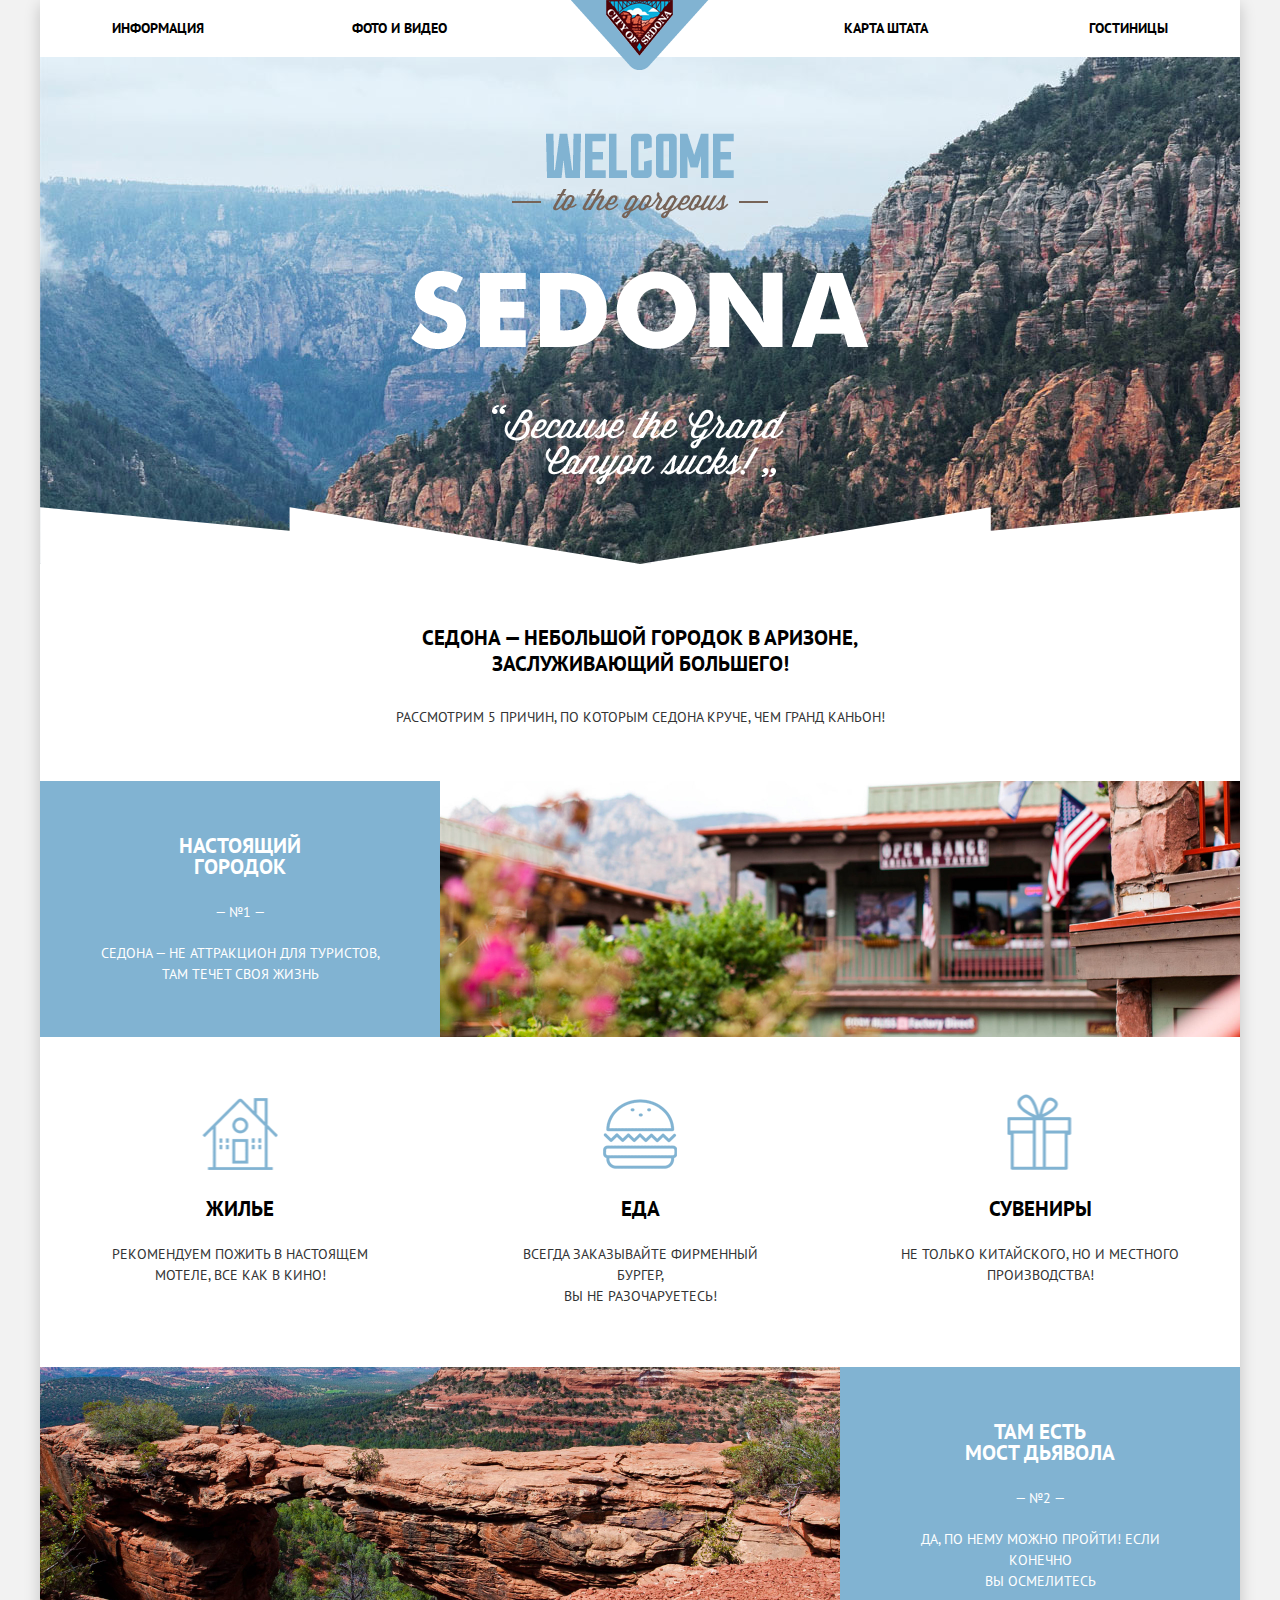
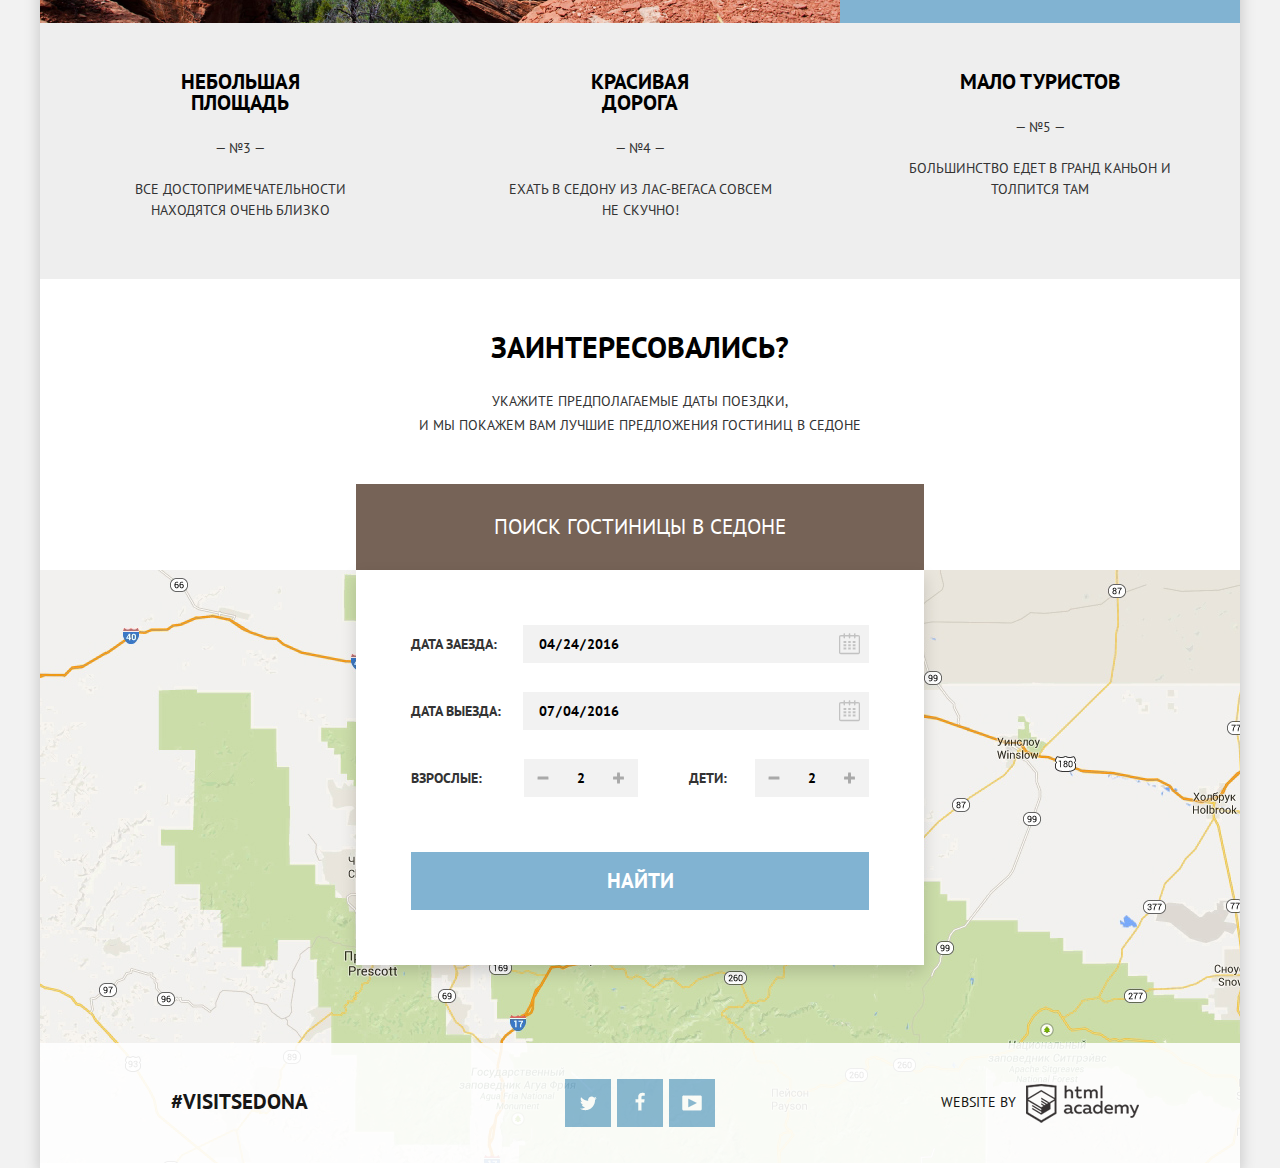
==== commit 86ac0be6: "Модальное окно, маска и др." ====
--- a/index.html
+++ b/index.html
@@ -25,7 +25,7 @@
 					</ul>
 					<ul class="main-navigation-right">
 						<li>
-							<a href="/hotels">
+							<a href="/catalog.html">
 								Гостиницы
 							</a>
 						</li>
@@ -38,13 +38,13 @@
 				</nav>
 				<div class="logo">
 					<a class="index-page" href="/index.html">
-						<img src="img/logo.png" alt="City of Sedona" width="138px" height="70px">
+						<img src="img/logo.png" alt="City of Sedona" width="138" height="70">
 					</a>
 				</div>
 			</header>
 			<main>
 				<div class="welcome-block">
-					<img src="img/welcome.png" alt="Welcome to the gorgeous Sedona" width="458px" height="352px">
+					<img src="img/welcome.png" alt="Welcome to the gorgeous Sedona" width="458" height="352">
 				</div>
 				<p class="lead">
 					<b>Седона &#8212; небольшой городок в Аризоне,<br> заслуживающий большего!</b>
@@ -70,12 +70,12 @@
 						<div class="features-item food">
 							<!--Фоновое изображение -food.png-->
 							<p class="features-name">Еда</p>
-							<p class="features-description">Всегда заказывайте фирменный бургер, Вы  не разочаруетесь!</p>
+							<p class="features-description">Всегда заказывайте фирменный бургер, <br>Вы  не разочаруетесь!</p>
 						</div>
 						<div class="features-item souvenirs">
 							<!--Фоновое изображение - souvenirs.png-->
 							<p class="features-name">Сувениры</p>
-							<p class="features-description">Не только китайского, но и местного производства!</p>
+							<p class="features-description">Не только китайского, но и местного  производства!</p>
 						</div>
 					</div>
 					<div class="features-single bridge clearfix">
@@ -83,24 +83,24 @@
 						<div class="content-right features-item">
 							<h2 class="features-name">Там есть<br> мост дьявола</h2>
 							<p> &#8212; №2 &#8212; </p>
-							<p class="features-description">Да, по нему можно пройти! Если конечно вы осмелитесь</p>
+							<p class="features-description">Да, по нему можно пройти! Если конечно <br> вы осмелитесь</p>
 						</div>
 					</div>
 					<div class="features-block clearfix">
 						<div class="features-item">
 							<h2 class="features-name">Небольшая площадь</h2>
 							<p> &#8212; №3 &#8212; </p>
-							<p class="features-description">Все достопримечательности находятся очень близко</p>
+							<p class="features-description">Все достопримеча&shy;тельности находятся очень близко</p>
 						</div>
 						<div class="features-item">
 							<h2 class="features-name">Красивая дорога</h2>
 							<p> &#8212; №4 &#8212; </p>
-							<p class="features-description">Ехать в Седону из Лас-Вегаса совсем<br>не скучно!</p>
+							<p class="features-description">Ехать в Седону из Лас-Вегаса совсем <br>не скучно!</p>
 						</div>
 						<div class="features-item">
 							<h2 class="features-name">Мало туристов</h2>
 							<p> &#8212; №5 &#8212; </p>
-							<p class="features-description">Большинство едет в Гранд-Каньон и толпится там</p>
+							<p class="features-description">Большинство едет в Гранд Каньон и толпится там</p>
 						</div>
 					</div>
 				</section>
@@ -118,26 +118,32 @@
 					</a>
 					<div class="index-search-form">
 						<form action="#" class="search-details">
-							<label>Дата заезда:
-								<input type="date" value="2016-04-24" name="checkin">
-							</label>
-							<label>Дата выезда:
-								<input type="date" value="2016-07-04" name="checkout">
-							</label>
-							<label>Взрослые:
-								<div class="visitors">
-									<button>+</button>
-									<input type="number" value="2" name="adults">
-									<button>-</button>
-								</div>
-							</label>
-							<label>Дети:
-								<div class="visitors">
-									<button>+</button>
-									<input type="number" value="2" name="children">
-									<button>-</button>
-								</div>
-							</label>
+							<div class="clearfix">
+								<label class="clearfix date">Дата заезда:
+									<input type="date" value="2016-04-24" name="checkin">
+								</label>
+								<button name="calendar"></button>
+							</div>
+							<div class=" clearfix">
+								<label class="clearfix date">Дата выезда:
+									<input type="date" value="2016-07-04" name="checkout">
+								</label>
+								<button name="calendar"></button>
+							</div>
+							<div class="clearfix adults">
+								<label class=" clearfix">Взрослые:
+									<input type="text" value="2" name="adults">
+								</label>
+								<button name="minus">-</button>
+								<button name="plus">+</button>
+							</div>
+							<div class="clearfix children">
+								<label class="clearfix ">Дети:
+									<input type="text" value="2" name="children">
+								</label>
+								<button name="minus">-</button>
+								<button name="plus">+</button>
+							</div>
 							<button type="submit">Найти</button>
 						</form>
 					</div>
@@ -150,17 +156,17 @@
 				<section class="hashtag footer-item">
 					<h2>#visitsedona</h2>
 				</section>
+				<section class="developer footer-item">
+					Website by
+					<a href="https://htmlacademy.ru"> html academy
+						<img src="img/html-academy.png" alt="html academy" width="113" height="39">
+					</a>
+				</section>
 				<section class="social footer-item">
 					<a class="social-btn social-btn-tw" href="#">Twitter</a>
 					<a class="social-btn social-btn-fb" href="#">Facebook</a>
 					<a class="social-btn social-btn-utube" href="#">Youtube</a>					
 				</section>
-				<section class="developer footer-item">
-					Website by
-					<a href="#">
-						<img src="img/html-academy.png" alt="html academy" width="113px" height="39px">
-					</a>
-				</section>
 			</footer>
 		</div>	
 	</body>	
--- a/css/style.css
+++ b/css/style.css
@@ -10,10 +10,6 @@
 	
 	color: #333333;
 	background-color: #f2f2f2;
-}
-
-h1 {
-	
 }
 
 h2, .lead, .features-name {
@@ -33,6 +29,10 @@
 /*	margin-top: 0;*/
 } 
 
+a, button {
+	cursor: pointer;
+}
+
 .container {
 	margin: 0 auto;
 	max-width: 1200px;
@@ -58,16 +58,10 @@
 	position: relative;
 	
 	color: #766357;
-/*	outline: blue solid 1px;*/
-}
-
-.main-navigation {
-/*	min-height: 56px;*/
 }
 
 .main-navigation-left {
 	float: left;
-	
 	width: 40%;
 	margin: 0;
 	padding: 0;
@@ -76,7 +70,6 @@
 }
 .main-navigation-right {
 	float: right;
-	
 	width: 40%;
 	margin: 0;
 	padding: 0;
@@ -85,7 +78,6 @@
 }
 .main-navigation-left li{
 	float: left;
-	
 	box-sizing: border-box;
 	width: 50%;
 	padding-top: 18px;
@@ -93,7 +85,6 @@
 	padding-left: 15%;
 	
 	text-align: left;
-/*	outline: blue solid 1px;*/
 }
 
 .main-navigation-right li{
@@ -105,7 +96,6 @@
 	padding-right: 15%;
 	
 	text-align: right;
-/*	outline: blue solid 1px;*/
 }
 
 .main-navigation a {
@@ -144,38 +134,46 @@
 	left: 50%;
 	top: 0;
 	transform: translate(-69px);
-/*	width: 20%;*/
-/*	text-align: center;*/
 }
 
 .page-footer {
 	width: 100%;
+	padding-top: 36px;
+	padding-bottom: 36px;
+	
 	background: #ffffff;
 	opacity: 0.9;
 	color: #000000;
-/*	outline: blue solid 1px;*/
 }
 
 .footer-item {
-	float: left;
 	width: 33.33333%;
 	box-sizing: border-box;
-	padding-left: 6%;
-	padding-right: 6%;
-	min-height: 120px;
-/*	outline: blue solid 1px;*/
+	padding-left: 4%;
+	padding-right: 4%;
+}
+
+.page-footer .hashtag {
+	float: left;
+	margin: 0 auto;
+}
+
+.page-footer .social {
+	margin: 0 auto;
+}
+
+.page-footer .developer {
+	float: right;
 }
 
 .footer-item h2 {
-	margin-top: 46px;
+	margin-top: 10px;
 	margin-left: auto;
 	margin-right: auto;
 	text-align: center;
 }
 
 .social {
-	padding-top: 36px;
-	
 	text-align: center;
 	font-size: 0;
 }
@@ -196,6 +194,7 @@
 }
 
 .social-btn::after {
+	content: "";
 	position: absolute;
 	top: 50%;
 	left: 50%;
@@ -205,7 +204,7 @@
 
 .social-btn-tw::after {
 	width: 17px;
-    height: 15px;
+	 height: 15px;
 	background-position: -866px -2px;
 	margin-left: -8px;
 	margin-top: -7px;
@@ -213,16 +212,16 @@
 
 .social-btn-fb::after {
 	width: 10px;
-    height: 19px;
-    background-position: -434px -2px;
+	 height: 19px;
+	 background-position: -434px -2px;
 	margin-left: -5px;
 	margin-top: -11px;
 }
 
 .social-btn-utube::after {
 	width: 20px;
-    height: 16px;
-    background-position: -887px -2px;
+	 height: 16px;
+	 background-position: -887px -2px;
 	margin-left: -10px;
 	margin-top: -8px;
 }
@@ -240,35 +239,36 @@
 }
 
 .developer {
-	padding-top: 39px;
-	padding-left: 102px;
-/*	line-height: 39px;*/
-	text-align: left;
+	min-width: 260px;
+	margin-top: 3px;
+	
+	text-align: center;
 }
 
 .developer a {
 	display: inline-block;
-	vertical-align: middle;
+	
 	width: 114px;
-    height: 40px;
+	height: 40px;
 	margin-top:1px;
 	margin-left: 4px;
 	padding-top: 1px;
 	padding-left: 1px;
 	
 	font-size: 0;
+	vertical-align: middle;
 }
 
 .developer a:hover {
 	background-image: url("../img/spritesheet.png");
 	background-repeat: no-repeat;
-    background-position: -235px -1px;;
+	background-position: -235px -1px;;
 }
 
 .developer a:active {
 	background-image: url("../img/spritesheet.png");
 	background-repeat: no-repeat;
-    background-position: -118px -1px;;
+	background-position: -118px -1px;;
 }
 
 .developer img:hover {
@@ -276,24 +276,41 @@
 	margin: 0;
 }
 
+
+
 /*Стили для главной страницы index.html*/
+
 .welcome-block {
 	box-sizing: border-box;
 	min-height: 508px;
+	margin-bottom: 60px;
 	padding-top: 76px;
-	background: #b8d0e0 url(../img/bg-index.jpg);
+	background: #b8d0e0;
+	background-image: url(../img/bg-index.jpg);
 	background-position: center -56px;
 }
+
+.welcome-block::after {
+	content: "";
+	display: block;
+	width: 100%;
+	height: 57px;
+	background: url(../img/welcome-shape.png);
+	background-position: center bottom;
+	background-size: 100% 57px;
+	border-bottom: 1px solid #ffffff;
+}
+
 .welcome-block img {
 	display: block;
 	margin: 0 auto;
-	margin-bottom: 60px;
+	margin-bottom: 22px;
 }
 
 .lead {
 /*	max-width: 444px;*/
 	margin: 0 auto;
-	margin-bottom: 30px;
+	margin-bottom: 27px;
 	padding: 0 6%;
 	
 	text-align: center;
@@ -303,7 +320,7 @@
 .features>p {
 /*	max-width: 490px;*/
 	margin: 0 auto;
-	margin-bottom: 50px;
+	margin-bottom: 51px;
 	padding: 0 6%;
 	
 	line-height: 26px;
@@ -324,14 +341,14 @@
 	max-width: 285px;
 	margin-left: auto;
 	margin-right: auto;
-	margin-bottom: 21px;
+	margin-bottom: 20px;
 	
 	text-align: center;
 }
 
 .features-item .features-name {
 	max-width: 160px;
-	margin-bottom: 27px;
+	margin-bottom: 25px;
 	margin-left: auto;
 	margin-right: auto;
 	
@@ -366,9 +383,16 @@
 .features-advice .features-item {
 	position: relative;
 	
+	padding-left: 4.7%;
+	padding-right: 4.7%;
 	padding-top: 161px;
-	padding-bottom: 42px;
+	/*	padding-bottom: 42px;*/
 	min-height: 330px;
+}
+
+.features-advice .house {
+	padding-left: 6%;
+	padding-right: 6%;
 }
 
 .features-advice .features-name::before {
@@ -376,30 +400,30 @@
 	position: absolute;
 	left: 50%;
 	background-image: url(../img/spritesheet.png);
-    background-repeat: no-repeat;
-    display: block;
+	 background-repeat: no-repeat;
+	 display: block;
 	transform: translateX(-50%);
 }
 
 .house .features-name::before {
 	top: 61px;
 	width: 75px;
-    height: 72px;
+	height: 72px;
 	background-position: -526px -2px;
 }
 
 .food .features-name::before {
 	top: 62px;
 	width: 74px;
-    height: 71px;
-    background-position: -448px -2px;
+	 height: 71px;
+	 background-position: -448px -2px;
 }
 
 .souvenirs .features-name::before {
 	top: 57px;
 	width: 65px;
-    height: 77px;
-    background-position: -636px -2px;
+	height: 77px;
+	background-position: -636px -2px;
 }
 
 .features .bridge {
@@ -420,7 +444,8 @@
 	box-sizing: border-box;
 	min-height: 256px;
 	padding-top: 48px;
-	padding-bottom: 37px;
+	padding-left: 5%;
+	padding-right: 5%;
 }
 
 .index-search {
@@ -428,7 +453,6 @@
 	width: 568px;
 	margin: 0 auto;
 	padding-top: 26px;
-/*	outline: blue solid 1px;*/
 }
 
 .index-search p.index-search-heading {
@@ -468,7 +492,7 @@
 }
 
 .index-search-form {
-	display: none;
+/*	display: none;*/
 	position: absolute;
 	z-index: 2;
 	box-sizing: border-box;
@@ -477,17 +501,166 @@
 	margin: 0 auto;
 	padding: 55px;
 	background: #ffffff;
-	outline: blue solid 1px;
-}
+	box-shadow: 0 7px 15px rgba(0,1,1,0.15);
+/*	outline: blue solid 1px;*/
+	
+	font-size: 0;
+	font-weight: bold;
+	line-height: 38px;
+}
+
+.index-search-form div {
+	position: relative;
+	margin-bottom: 29px;
+}
+
+.index-search-form label {
+	float: left;
+	width: 100%;
+	
+	font-size: 14px;
+	text-align: left;
+}
+
+.index-search-form input {
+	float: right;
+	height: 38px;
+	box-sizing: border-box;
+	
+	outline: none;
+	border: none;
+	background: #f2f2f2;
+}
+
+.index-search-form button[name="calendar"] {
+	position: absolute;
+	top: 8px;
+	right: 9px;
+	
+	width: 21px;
+	height: 22px;
+		
+	border: none;
+	outline: none;
+	background: #f2f2f2 url(../img/spritesheet.png);
+	background-position: -353px -2px;
+}
+
+.index-search-form button[name="calendar"]:hover {
+	background-position: -353px -51px;
+}
+
+.index-search-form button[name="calendar"]:active {
+	background-position: -353px -26px;
+}
+
+.index-search-form input[name="checkin"],
+.index-search-form input[name="checkout"] {
+	width: 346px;
+	
+	padding-left: 15px;
+	padding-right: 10px;
+}
+
+.index-search-form input[name="checkin"]:hover,
+.index-search-form input[name="checkout"]:hover {
+	background: #ebebeb;
+}
+
+.index-search-form input[name="checkin"]:focus,
+.index-search-form input[name="checkout"]:focus {
+	background: #ffffff;
+	border: 2px solid #e5e5e5;
+}
+
+.index-search-form input[name="children"],
+.index-search-form input[name="adults"] {
+	width: 114px;
+
+	text-align: center;
+}
+
+.index-search-form .adults {
+	float: left;
+	width: 227px;
+}
+
+.index-search-form .children {
+	float: right;
+	width: 180px;
+}
+
+.index-search-form button[name="plus"],
+.index-search-form button[name="minus"] {
+	position: absolute;
+	
+	font-size: 0;
+	
+	border: none;
+	outline: none;
+	background: url(../img/spritesheet.png);
+}
+
+.index-search-form button[name="plus"] {
+	top: 50%;
+	right: 13px;
+	transform: translateY(-50%);
+	
+	width: 13px;
+	height: 13px;
+	
+	background-position: -620px -1px;
+}
+
+.index-search-form button[name="plus"]:hover {
+	background-position: -620px -27px;
+}
+
+.index-search-form button[name="plus"]:active {
+	background-position: -620px -14px;
+}
+
+.index-search-form button[name="minus"] {
+	top: 50%;
+	right: 88px;
+	transform: translateY(-50%);
+	
+	width: 13px;
+	height: 5px;
+	
+	background-position: -605px -1px;
+}
+
+.index-search-form button[name="minus"]:hover {
+	background-position: -605px -11px;
+}
+
+.index-search-form button[name="minus"]:active {
+	background-position: -605px -6px;
+}
+
 .index-search-form button[type="submit"] {
 	width: 458px;
 	height: 58px;
-	margin-top: 54px;
-}
-
-.index-search-form input {
-/*	display: inline-block;*/
-/*	margin-bottom: 29px;*/
+	margin-top: 26px;
+	
+	font-weight: bold;
+	font-size: 21px;
+	text-transform: uppercase;
+	
+	color: #ffffff;
+	background: #81b3d2;
+	border: none;
+	outline: none;
+}
+
+.index-search-form button[type="submit"]:hover {
+	background: #669ec0;
+}
+
+.index-search-form button[type="submit"]:active {
+	background: #5496bd;
+	color: rgba(255, 255, 255, 0.3);
 }
 
 .background-map {
@@ -519,10 +692,15 @@
 
 .hotels-search fieldset {
 	margin: 0;
-	margin-right: 106px;
 	padding: 0;
 	
 	border: none;
+}
+
+.hotels-search fieldset:first-child {
+	margin-right: 46px;
+	min-width: 193px;
+	width: 20%;
 }
 
 .hotels-search legend {
@@ -536,43 +714,43 @@
 .hotels-search-category {
 	float: left;
 	min-height: 156px;
-	margin-right: 9%;
 }
 
 .hotels-search .checkbox label {
 	position: relative;
 	
 	display: block;
-	
 	margin-bottom: 23px;
 	height: 23px;
 	min-width: 110px;
 	padding-left: 40px;
+	
+	cursor: pointer;
 }
 
 .hotels-search .checkbox label:last-child {
 	margin-bottom: 0;
 }
 
-.hotels-search .checkbox label::before {
+.checkbox-indicator {
 	position: absolute;
 	
-	top: -2px;
+	top: -1px;
 	left: -1px;
 	content: "";
 	background-image: url("../img/spritesheet.png");
-    background-repeat: no-repeat;
-/*    display: block;*/
+	 background-repeat: no-repeat;
+/*	 display: block;*/
 	width: 22px;
-    height: 22px;
-    background-position: -378px -2px;
-}
-
-.hotels-search .checkbox .checked::before {
+	 height: 22px;
+	 background-position: -378px -2px;
+}
+
+:checked ~ .checkbox-indicator {
 	width: 26px;
-    height: 22px;
+	 height: 22px;
 	top: -1px;
-    background-position: -404px -2px;
+	 background-position: -404px -2px;
 }
 
 .hotels-search input[type="checkbox"] {
@@ -581,65 +759,139 @@
 
 .hotels-search-category:last-child {
 	float: right;
-	width: auto;
+	width: 33%;
+	min-width: 246px;
 	margin-right: 0;
 }
 
 .price legend {
 	margin-bottom: 10px;
-}
-
-.price label {
+	margin-left: 23px;
+/*	margin-left: 12px;*/
+}
+
+.controls {
+	margin-left: 9%;
+}
+
+.price-controls {
+	position: relative;
+	
+	box-sizing: border-box;
+/*	margin-left: 6%;*/
+	margin-bottom: 20px;
+	height: 36px;
+	
+	font-size: 0;
+	
+	border: 2px solid #ffffff;
+	border-radius: 2px;
+}
+
+.price-controls label {
 	display: inline-block;
 	
-	padding-left: 65px;
-	
+	box-sizing: border-box;
+	width: 50%;
+	margin: 0;
+	
+	text-align: right;
+	font-size: 14px;
 	line-height: 32px;
 	vertical-align: top;
-	
+		
 	cursor: pointer;
 }
 
-.price-controls {
-	position: relative;
-	
-	margin-bottom: 20px;
-	
-	border: 2px solid #ffffff;
-	border-radius: 2px;
-}
-
-.price input {
-	width: 75px;
+.price-controls input {
+	width: 50%;
+	margin: 0;
+	
+	line-height: 28px;
 	
 	background: transparent;
 	color: inherit;
+/*	font: inherit;*/
 	border: none;
+	outline: none;
 	cursor: inherit;
 }
 
+.min-price input {
+	width: 45%;
+}
+
+.price-range {
+	margin-bottom: 32px;
+}
+
 .price-controls::after {
+	content: "";
 	position: absolute;
 	top: 50%;
 	left: 50%;
-	transform: translate(50%, -50%);
-	
-	height: 22px;	
+	transform: translate(-50%, -50%);
+	
+	height: 22px;
+	width: 2px;
 	
 	content: "";
-	border: 1px solid #ffffff;
+	background: #ffffff;
+}
+
+.scale {
+	height: 2px;
+	
+	background: rgba(255, 255, 255, 0.3);
+}
+
+.bar {
+	position: relative;
+	
+	margin-left: 0%;
+	width: 83%;
+	height: 2px;
+	background: #ffffff;
+}
+
+.range-toggle {
+	position: absolute;
+	top: -10px;
+	
+	width: 4px;
+	height: 4px;
+	
+	background: #ababab;
+	border-radius: 50%;
+	border: 8px solid #ffffff;
+	cursor: pointer;
+}
+
+.range-toggle:hover {
+	background: #1c4f80;
+}
+
+.range-toggle-min {
+/*	left: -10px;*/
+}
+
+.range-toggle-max {
+	right: -10px;
 }
 
 .hotels-search button[type="submit"] {
-	padding-left: 35px;
-	padding-right: 35px;
+	display: block;
+	margin: 0 auto;
+	padding-left: 34px;
+	padding-right: 34px;
 	
 	font-size: 14px;
-	line-height: 32px;
+	line-height: 30px;
 	
 	color: inherit;
 	background: transparent;
 	text-transform: uppercase;
+	outline: none;
 	border: 2px solid #ffffff;
 	border-radius: 2px;
 	cursor: pointer;
@@ -666,24 +918,41 @@
 /*	outline: blue solid 1px;*/
 }
 
-.search-results-header>div  {
+.search-results-header .sort {
 	float: left;
-}
-
-.sort {
-	margin-top: 6px;
-}
-
-.sort ul,
-.sort li {
+	/*	margin-right: 40px;*/
+	margin-top: 7px;
+	
+	font-size: 0px;
+	line-height: 15px;
+}
+
+.sort * {
 	display: inline-block;
 	vertical-align: top;
+}
+
+.sort div {
+	font-size: 12px;
+	margin-right: 41px;
+}
+
+.search-results-header ul {
+	margin: 0;
 /*	margin-left: 40px;*/
+	padding: 0;
+	
+	list-style: none;
+/*	outline: blue solid 1px;*/
+}
+
+.sort li {
+	margin-right: 33px;
 }
 
 .sort a {
 	font-size: 12px;
-	line-height: 18px;
+	line-height: 16px;
 	
 	color: rgba(0,0,0,0.3);
 	text-decoration: none;
@@ -704,26 +973,6 @@
 	border: none;
 }
 
-.search-results-header li {
-	margin-right: 29px;
-}
-
-.search-results-header .sort {
-	margin-right: 40px;
-	
-	font-size: 12px;
-	line-height: 15px;
-}
-
-.search-results-header ul {
-	margin: 0;
-	margin-left: 40px;
-	padding: 0;
-	
-	list-style: none;
-/*	outline: blue solid 1px;*/
-}
-
 .search-results-header .sort-order {
 	float: right;
 	
@@ -732,12 +981,12 @@
 }
 
 .sort-order a::before {
+	content: "";
 	display: inline-block;
 	vertical-align: bottom;
 	
 	margin-left: 14px;
 	
-	content: "";
 	border: 10px solid #cccccc;
 	border-left: 5px solid transparent;
 	border-right: 5px solid transparent;
@@ -780,10 +1029,10 @@
 	float: left;
 	
 	box-sizing: border-box;
-	max-width: 265px;
+	max-width: 270px;
 	margin-top: -5px;
 			
-	font-size: 0;
+/*	font-size: 0;*/
 /*	outline: blue solid 1px;*/
 }
 
@@ -809,19 +1058,28 @@
 	opacity: 0.3;
 }
 
-.hotel-review div {
+.hotel-price {
+	font-size: 0;
+	margin-bottom: 13px;
+}
+
+.hotel-price div {
 	display: inline-block;
 	vertical-align: top;
 	
 	min-width: 110px;
 	margin-right: 6px;
-	margin-bottom: 13px;
+	
 	padding-bottom: 0;
 	
 	font-size: 14px;
 }
 
-.hotel-review .btn {
+.hotel-btn {
+	font-size: 0;
+}
+
+.hotel-btn a {
 	display: inline-block;
 	vertical-align: top;
 	
@@ -874,8 +1132,53 @@
 	text-align: right;
 }
 
+.star {
+	float: right;
+	margin: 5px 0;
+	margin-left: 3px;
+	position: relative;
+	display: block;
+	color: red;
+	width: 0px;
+	height: 0px;
+	border-right:  10px solid transparent;
+	border-bottom: 7px  solid #81b3d2;
+	border-left:	10px solid transparent;
+	transform:	 rotate(35deg);
+}
+
+.star::before {
+	content: "";
+	border-bottom: 8px solid #81b3d2;
+	border-left: 3px solid transparent;
+	border-right: 3px solid transparent;
+	position: absolute;
+	height: 0;
+	width: 0;
+	top: -5px;
+	left: -6px;
+	display: block;
+	transform: rotate(-35deg);
+}
+
+.star::after {
+	content: "";
+	position: absolute;
+	display: block;
+	color: red;
+	top: 0px;
+	left: -10px;
+	width: 0px;
+	height: 0px;
+	border-right: 10px solid transparent;
+	border-bottom: 7px solid #81b3d2;
+	border-left: 10px solid transparent;
+	transform: rotate(-70deg);
+	content: '';
+}
+
 .hotel-level .rating {
-	margin-top: 40px;
+	margin-top: 63px;
 	width: 110px;
 	height: 27px;
 	
@@ -886,106 +1189,106 @@
 	color: #666666;
 }
 
-/*Спрайт*/
+/*Спрайт
 .sprite {
-    background-image: url(spritesheet.png);
-    background-repeat: no-repeat;
-    display: block;
+background-image: url(spritesheet.png);
+	 background-repeat: no-repeat;
+	 display: block;
 }
 
 .sprite-html-academy {
-    width: 113px;
-    height: 39px;
-    background-position: -2px -2px;
+	 width: 113px;
+	 height: 39px;
+	 background-position: -2px -2px;
 }
 
 .sprite-html-academy-active {
-    width: 113px;
-    height: 39px;
-    background-position: -119px -2px;
+	 width: 113px;
+	 height: 39px;
+	 background-position: -119px -2px;
 }
 
 .sprite-html-academy-hover {
-    width: 113px;
-    height: 39px;
-    background-position: -236px -2px;
+	 width: 113px;
+	 height: 39px;
+	 background-position: -236px -2px;
 }
 
 .sprite-icon-calendar {
-    width: 21px;
-    height: 22px;
-    background-position: -353px -2px;
+	 width: 21px;
+	 height: 22px;
+	 background-position: -353px -2px;
 }
 
 .sprite-icon-checkbox {
-    width: 22px;
-    height: 22px;
-    background-position: -378px -2px;
+	 width: 22px;
+	 height: 22px;
+	 background-position: -378px -2px;
 }
 
 .sprite-icon-checked {
-    width: 26px;
-    height: 22px;
-    background-position: -404px -2px;
+	 width: 26px;
+	 height: 22px;
+	 background-position: -404px -2px;
 }
 
 .sprite-icon-fb {
-    width: 10px;
-    height: 19px;
-    background-position: -434px -2px;
+	 width: 10px;
+	 height: 19px;
+	 background-position: -434px -2px;
 }
 
 .sprite-icon-food {
-    width: 74px;
-    height: 70px;
-    background-position: -448px -2px;
+	 width: 74px;
+	 height: 70px;
+	 background-position: -448px -2px;
 }
 
 .sprite-icon-house {
-    width: 75px;
-    height: 72px;
-    background-position: -526px -2px;
+	 width: 75px;
+	 height: 72px;
+	 background-position: -526px -2px;
 }
 
 .sprite-icon-minus {
-    width: 12px;
-    height: 3px;
-    background-position: -605px -2px;
+	 width: 12px;
+	 height: 3px;
+	 background-position: -605px -2px;
 }
 
 .sprite-icon-plus {
-    width: 11px;
-    height: 11px;
-    background-position: -621px -2px;
+	 width: 11px;
+	 height: 11px;
+	 background-position: -621px -2px;
 }
 
 .sprite-icon-souvenirs {
-    width: 64px;
-    height: 76px;
-    background-position: -636px -2px;
+	 width: 64px;
+	 height: 76px;
+	 background-position: -636px -2px;
 }
 
 .sprite-icon-stars {
-    width: 89px;
-    height: 17px;
-    background-position: -704px -2px;
+	 width: 89px;
+	 height: 17px;
+	 background-position: -704px -2px;
 }
 
 .sprite-icon-three-stars {
-    width: 65px;
-    height: 17px;
-    background-position: -797px -2px;
+	 width: 65px;
+	 height: 17px;
+	 background-position: -797px -2px;
 }
 
 .sprite-icon-tweeter {
-    width: 17px;
-    height: 15px;
-    background-position: -866px -2px;
+	 width: 17px;
+	 height: 15px;
+	 background-position: -866px -2px;
 }
 
 .sprite-icon-utube {
-    width: 20px;
-    height: 16px;
-    background-position: -887px -2px;
-}
-
+	 width: 20px;
+	 height: 16px;
+	 background-position: -887px -2px;
+}
+
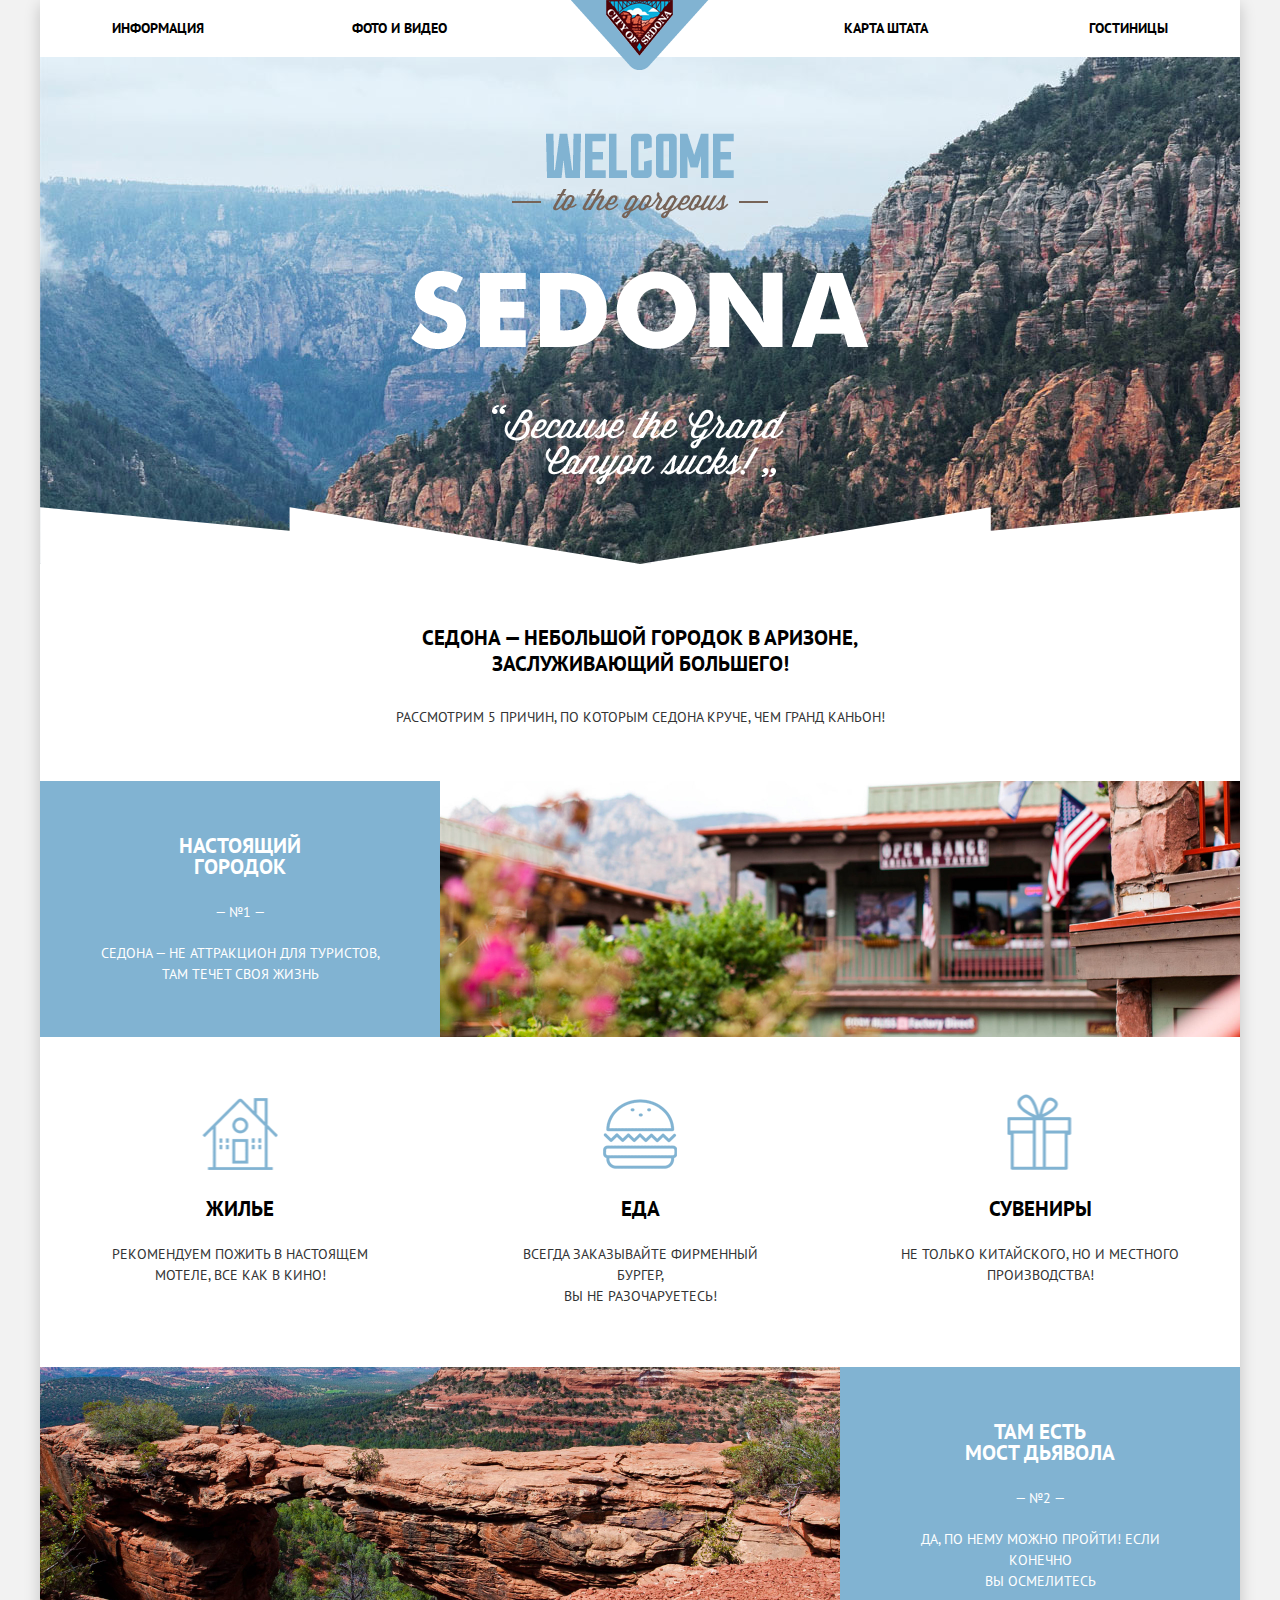
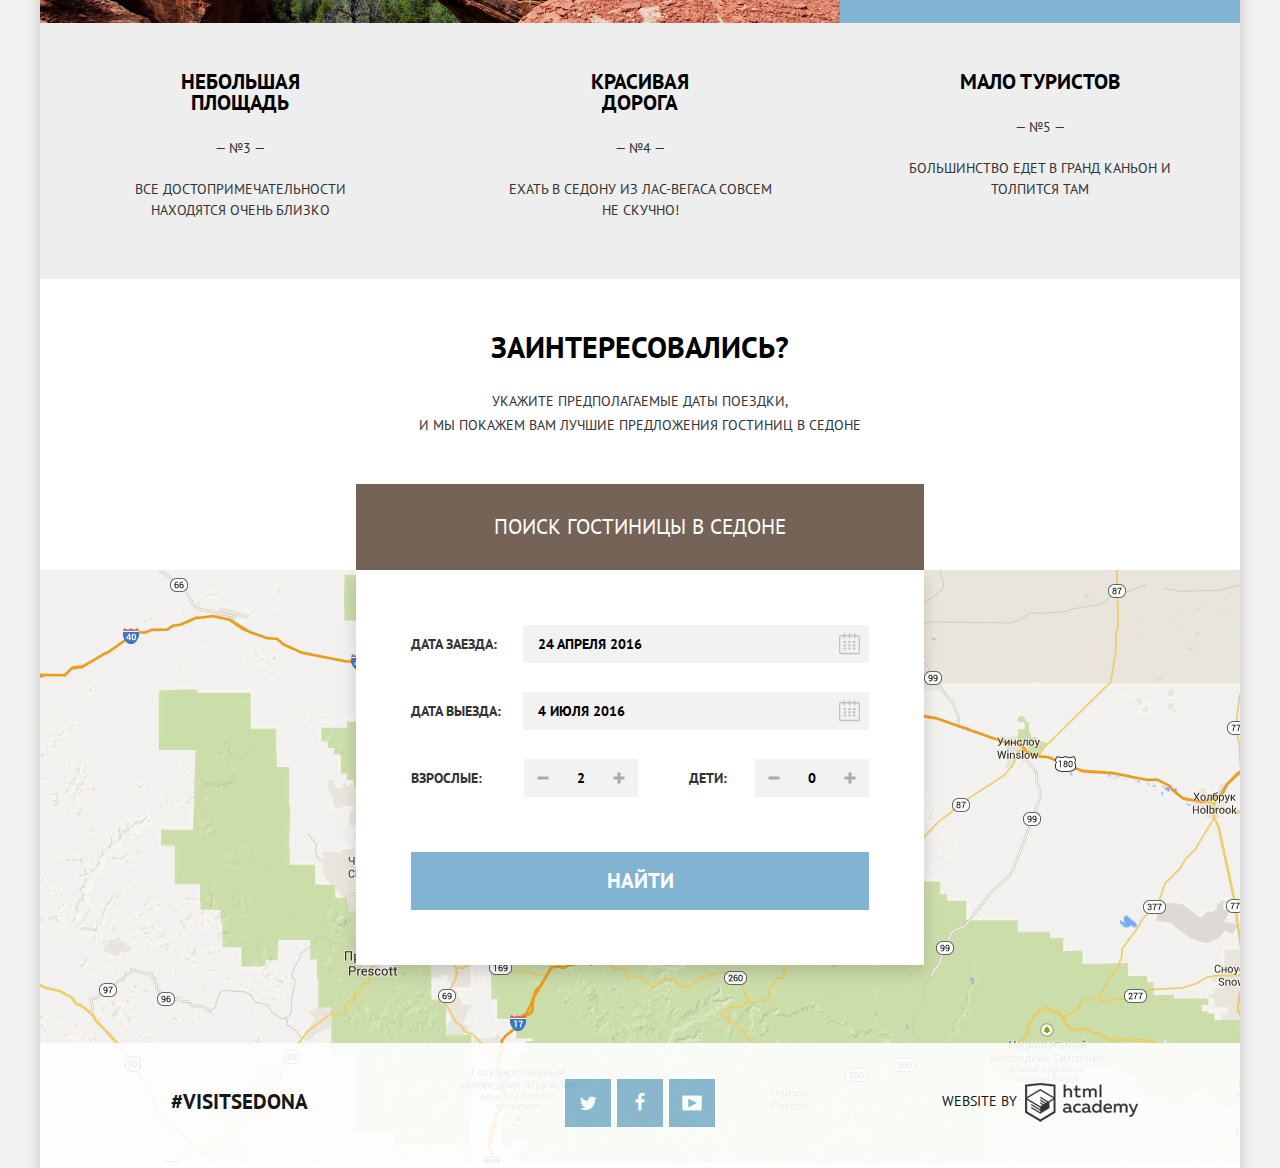
==== commit 7406e711: "Кнопки +-, переполнение контентом и др." ====
--- a/index.html
+++ b/index.html
@@ -25,7 +25,7 @@
 					</ul>
 					<ul class="main-navigation-right">
 						<li>
-							<a href="/catalog.html">
+							<a href="catalog.html">
 								Гостиницы
 							</a>
 						</li>
@@ -37,7 +37,7 @@
 					</ul>	
 				</nav>
 				<div class="logo">
-					<a class="index-page" href="/index.html">
+					<a class="index-page current">
 						<img src="img/logo.png" alt="City of Sedona" width="138" height="70">
 					</a>
 				</div>
@@ -116,37 +116,40 @@
 					<a href="#">
 						Поиск гостиницы в Седоне
 					</a>
-					<div class="index-search-form">
-						<form action="#" class="search-details">
-							<div class="clearfix">
-								<label class="clearfix date">Дата заезда:
-									<input type="date" value="2016-04-24" name="checkin">
+					
+					<form action="#" class="index-search-form">
+						<div class="clearfix">
+							<label class="clearfix date">Дата заезда:
+								<input type="text" value="24 апреля 2016" name="checkin">
+							</label>
+							<button name="calendar"></button>
+						</div>
+						<div class=" clearfix">
+							<label class="clearfix date">Дата выезда:
+								<input type="text" value="4 июля 2016" name="checkout">
+							</label>
+							<button name="calendar"></button>
+						</div>
+						<div class="clearfix visitors">
+							<div class="adults clearfix">
+								<label  for="adults-number">
+									Взрослые:
 								</label>
-								<button name="calendar"></button>
+								<button name="plus">+</button>
+								<input id="adults-number" type="text" value="2" name="adults">					
+								<button name="minus">-</button>
 							</div>
-							<div class=" clearfix">
-								<label class="clearfix date">Дата выезда:
-									<input type="date" value="2016-07-04" name="checkout">
+							<div class="children clearfix">
+								<label for="children-number">
+									Дети:
 								</label>
-								<button name="calendar"></button>
+								<button name="plus">+</button>
+								<input type="text" value="0" name="children">
+								<button name="minus">-</button>
 							</div>
-							<div class="clearfix adults">
-								<label class=" clearfix">Взрослые:
-									<input type="text" value="2" name="adults">
-								</label>
-								<button name="minus">-</button>
-								<button name="plus">+</button>
-							</div>
-							<div class="clearfix children">
-								<label class="clearfix ">Дети:
-									<input type="text" value="2" name="children">
-								</label>
-								<button name="minus">-</button>
-								<button name="plus">+</button>
-							</div>
-							<button type="submit">Найти</button>
-						</form>
-					</div>
+						</div>
+						<button type="submit">Найти</button>
+					</form>
 				</div>
 				<article class="background-map">
 <!-- Фоновое изображение - карта <img src="img/map.jpg" width="1200px" height="593px">-->
--- a/css/style.css
+++ b/css/style.css
@@ -23,14 +23,15 @@
 }
 
 b {
-/*	font-size: 30px;*/
-/*	line-height: 24px;*/
 	color: #000000;
-/*	margin-top: 0;*/
 } 
 
 a, button {
 	cursor: pointer;
+}
+
+a.current {
+	cursor: default;
 }
 
 .container {
@@ -248,12 +249,11 @@
 .developer a {
 	display: inline-block;
 	
-	width: 114px;
-	height: 40px;
+	width: 113px;
+	height: 39px;
 	margin-top:1px;
 	margin-left: 4px;
-	padding-top: 1px;
-	padding-left: 1px;
+	padding: 0;
 	
 	font-size: 0;
 	vertical-align: middle;
@@ -262,13 +262,13 @@
 .developer a:hover {
 	background-image: url("../img/spritesheet.png");
 	background-repeat: no-repeat;
-	background-position: -235px -1px;;
+	background-position: -236px -2px;;
 }
 
 .developer a:active {
 	background-image: url("../img/spritesheet.png");
 	background-repeat: no-repeat;
-	background-position: -118px -1px;;
+	background-position: -119px -2px;;
 }
 
 .developer img:hover {
@@ -334,7 +334,6 @@
 	width: 33.333333%;
 	padding-left: 4%;
 	padding-right: 4%;
-/*	outline: blue solid 1px;*/
 }
 
 .features-item p {
@@ -365,9 +364,10 @@
 }
 
 .features-single .features-item {
-	height: 256px;
+	min-height: 256px;
+	max-height: 533px;
 	padding-top: 54px;
-	padding-bottom: 30px;
+	padding-bottom: 5px;
 		
 	color: #ffffff;
 	background: #81b3d2;
@@ -386,7 +386,7 @@
 	padding-left: 4.7%;
 	padding-right: 4.7%;
 	padding-top: 161px;
-	/*	padding-bottom: 42px;*/
+	padding-bottom: 5px;
 	min-height: 330px;
 }
 
@@ -400,8 +400,8 @@
 	position: absolute;
 	left: 50%;
 	background-image: url(../img/spritesheet.png);
-	 background-repeat: no-repeat;
-	 display: block;
+	background-repeat: no-repeat;
+	display: block;
 	transform: translateX(-50%);
 }
 
@@ -415,8 +415,8 @@
 .food .features-name::before {
 	top: 62px;
 	width: 74px;
-	 height: 71px;
-	 background-position: -448px -2px;
+	height: 71px;
+	background-position: -448px -2px;
 }
 
 .souvenirs .features-name::before {
@@ -446,6 +446,7 @@
 	padding-top: 48px;
 	padding-left: 5%;
 	padding-right: 5%;
+	padding-bottom: 5px;
 }
 
 .index-search {
@@ -509,7 +510,7 @@
 	line-height: 38px;
 }
 
-.index-search-form div {
+.index-search-form>div {
 	position: relative;
 	margin-bottom: 29px;
 }
@@ -526,6 +527,9 @@
 	float: right;
 	height: 38px;
 	box-sizing: border-box;
+	
+	font-size: 14px;
+	text-transform: uppercase;
 	
 	outline: none;
 	border: none;
@@ -575,7 +579,7 @@
 
 .index-search-form input[name="children"],
 .index-search-form input[name="adults"] {
-	width: 114px;
+	width: 38px;
 
 	text-align: center;
 }
@@ -590,53 +594,65 @@
 	width: 180px;
 }
 
+.visitors label {
+	width: auto;
+}
+
+.visitors button {
+	float: right;
+}
+
 .index-search-form button[name="plus"],
 .index-search-form button[name="minus"] {
-	position: absolute;
-	
+	position: relative;
+	width: 38px;
+	height: 38px;
+	padding: 0;
+		
 	font-size: 0;
 	
 	border: none;
 	outline: none;
-	background: url(../img/spritesheet.png);
-}
-
-.index-search-form button[name="plus"] {
-	top: 50%;
-	right: 13px;
-	transform: translateY(-50%);
-	
-	width: 13px;
-	height: 13px;
-	
-	background-position: -620px -1px;
-}
-
-.index-search-form button[name="plus"]:hover {
-	background-position: -620px -27px;
-}
-
-.index-search-form button[name="plus"]:active {
-	background-position: -620px -14px;
-}
-
-.index-search-form button[name="minus"] {
-	top: 50%;
-	right: 88px;
-	transform: translateY(-50%);
-	
-	width: 13px;
-	height: 5px;
-	
-	background-position: -605px -1px;
-}
-
-.index-search-form button[name="minus"]:hover {
-	background-position: -605px -11px;
-}
-
-.index-search-form button[name="minus"]:active {
-	background-position: -605px -6px;
+	background: #f2f2f2;
+}
+
+.index-search-form button[name="plus"]::before,
+.index-search-form button[name="minus"]::before {
+	content: "";
+	position: absolute;
+	top:50%;
+	left: 50%;
+	transform: translate(-50%, -50%);
+	
+	width: 11px;
+	height: 3px;
+	
+	background: #a9a9a9;
+}
+
+.index-search-form button[name="plus"]::after {
+	content: "";
+	position: absolute;
+	top:50%;
+	left: 50%;
+	transform: translate(-50%, -50%);
+	
+	width: 3px;
+	height: 11px;
+	
+	background: #a9a9a9;
+}
+
+.index-search-form button[name="minus"]:hover::before,
+.index-search-form button[name="plus"]:hover::before,
+.index-search-form button[name="plus"]:hover::after {
+	background: #000000;
+}
+
+.index-search-form button[name="minus"]:active::before,
+.index-search-form button[name="plus"]:active::before,
+.index-search-form button[name="plus"]:active::after {
+	background: #81b3d2;
 }
 
 .index-search-form button[type="submit"] {
@@ -668,8 +684,8 @@
 	height: 593px;
 	background: #cbdda9 url("../img/bg-map.jpg") no-repeat;
 	margin-bottom: -120px;
-/*	outline: blue solid 1px;*/
-}
+}
+
 
 /*Стили для catalog.html*/
 .hotels-search {
@@ -737,20 +753,18 @@
 	
 	top: -1px;
 	left: -1px;
-	content: "";
 	background-image: url("../img/spritesheet.png");
-	 background-repeat: no-repeat;
-/*	 display: block;*/
+	background-repeat: no-repeat;
 	width: 22px;
-	 height: 22px;
-	 background-position: -378px -2px;
-}
-
-:checked ~ .checkbox-indicator {
+	height: 22px;
+	background-position: -378px -2px;
+}
+
+.hotels-search :checked ~ .checkbox-indicator {
 	width: 26px;
-	 height: 22px;
+	height: 22px;
 	top: -1px;
-	 background-position: -404px -2px;
+	background-position: -404px -2px;
 }
 
 .hotels-search input[type="checkbox"] {
@@ -767,7 +781,6 @@
 .price legend {
 	margin-bottom: 10px;
 	margin-left: 23px;
-/*	margin-left: 12px;*/
 }
 
 .controls {
@@ -778,7 +791,6 @@
 	position: relative;
 	
 	box-sizing: border-box;
-/*	margin-left: 6%;*/
 	margin-bottom: 20px;
 	height: 36px;
 	
@@ -904,10 +916,8 @@
 
 .search-results-header, 
 .hotels-item {
-/*	box-sizing: border-box;*/
 	padding: 30px 6%;
 	border-bottom: 1px solid #e5e5e5;
-/*	box-shadow:  0 1px #e5e5e5;*/
 }
 
 .search-results-header h2 {
@@ -915,14 +925,13 @@
 	width: 135px;
 	margin: 0;
 	margin-right: 30px;
-/*	outline: blue solid 1px;*/
 }
 
 .search-results-header .sort {
 	float: left;
-	/*	margin-right: 40px;*/
+	max-width: 75%;
 	margin-top: 7px;
-	
+		
 	font-size: 0px;
 	line-height: 15px;
 }
@@ -938,12 +947,11 @@
 }
 
 .search-results-header ul {
+	max-width: 75%;
 	margin: 0;
-/*	margin-left: 40px;*/
 	padding: 0;
 	
 	list-style: none;
-/*	outline: blue solid 1px;*/
 }
 
 .sort li {
@@ -1031,9 +1039,6 @@
 	box-sizing: border-box;
 	max-width: 270px;
 	margin-top: -5px;
-			
-/*	font-size: 0;*/
-/*	outline: blue solid 1px;*/
 }
 
 .hotel-review .hotel-name {
@@ -1125,7 +1130,6 @@
 
 .hotel-level {
 	float: right;
-/*	outline: blue solid 1px;*/
 }
 
 .hotel-level .stars {
@@ -1164,23 +1168,24 @@
 .star::after {
 	content: "";
 	position: absolute;
-	display: block;
-	color: red;
 	top: 0px;
 	left: -10px;
+	
+	display: block;
 	width: 0px;
 	height: 0px;
+	
+	color: red;
 	border-right: 10px solid transparent;
 	border-bottom: 7px solid #81b3d2;
 	border-left: 10px solid transparent;
 	transform: rotate(-70deg);
-	content: '';
 }
 
 .hotel-level .rating {
-	margin-top: 63px;
 	width: 110px;
 	height: 27px;
+	margin-top: 63px;
 	
 	text-align: center;
 	line-height: 27px;
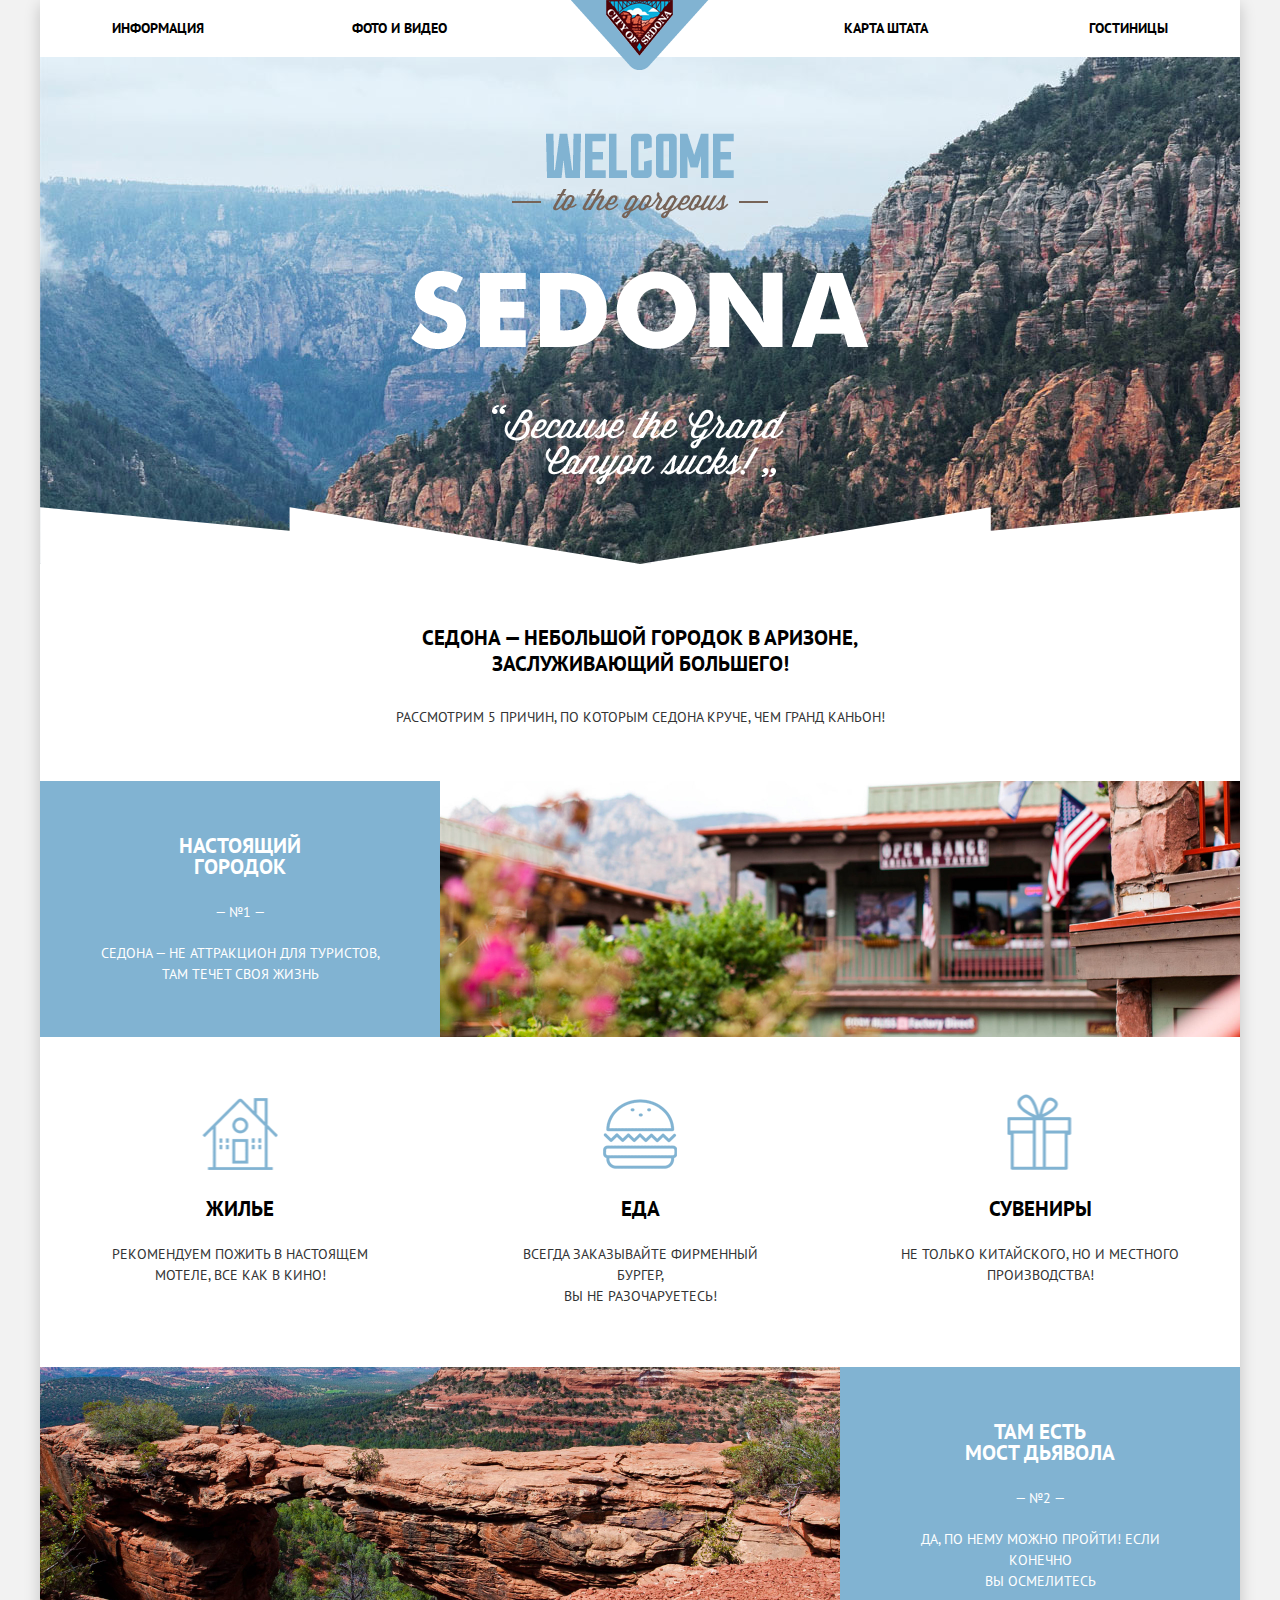
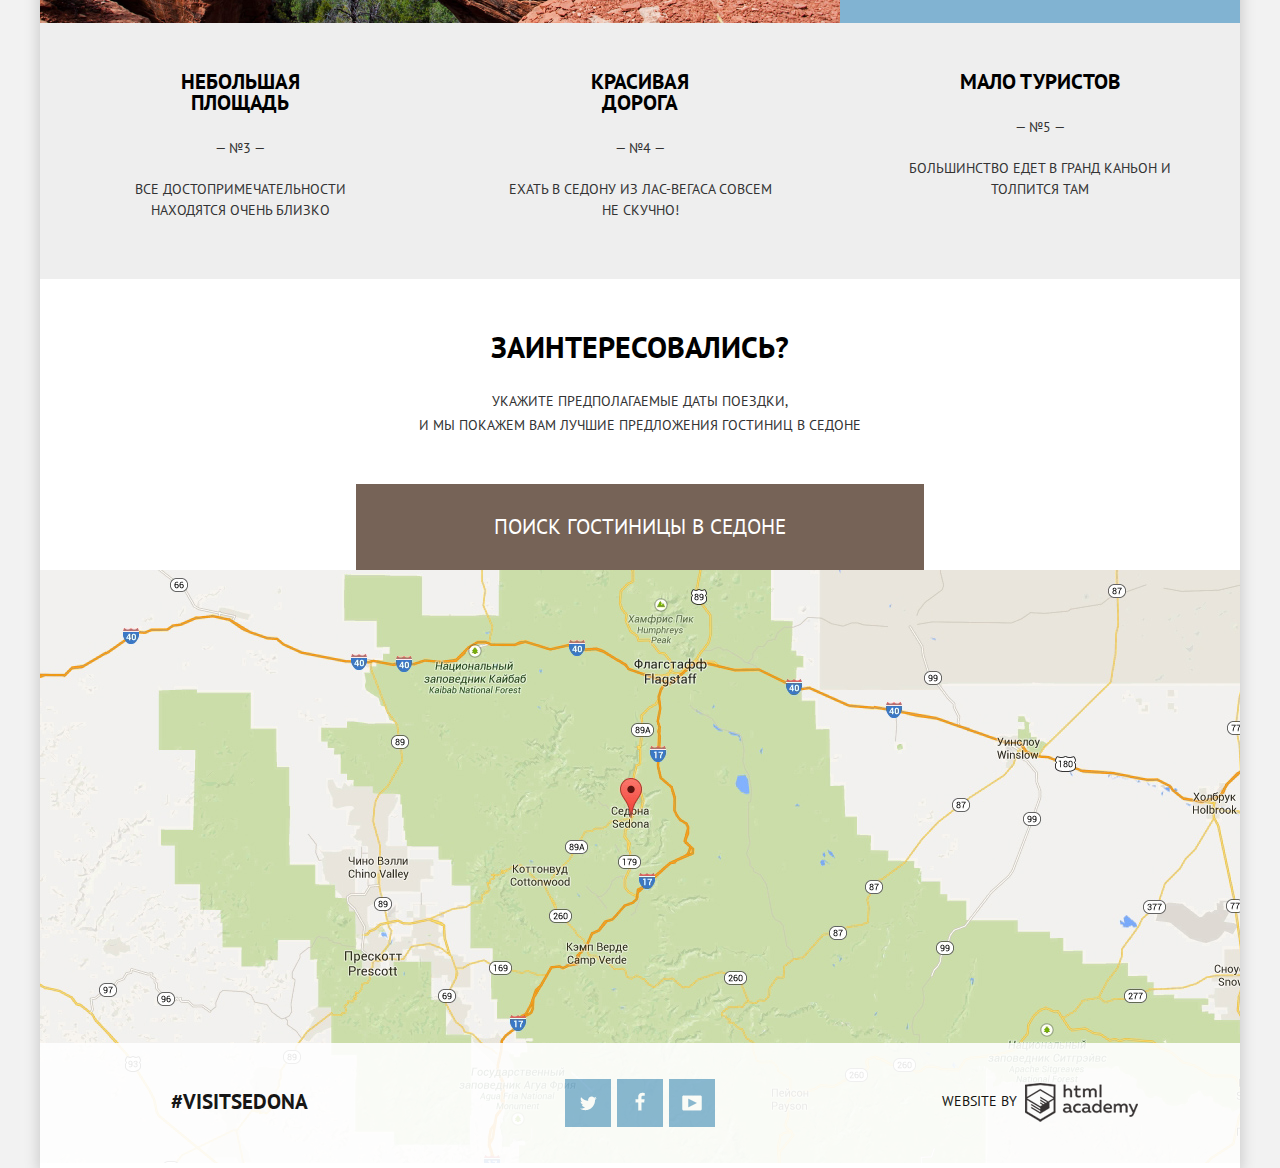
==== commit 055fc2cf: "js на открытие формы поиска" ====
--- a/index.html
+++ b/index.html
@@ -113,11 +113,10 @@
 					<p>
 						Укажите предполагаемые даты поездки,<br> и мы покажем вам лучшие предложения гостиниц в седоне
 					</p>
-					<a href="#">
+					<a href="#" class="popup-btn">
 						Поиск гостиницы в Седоне
-					</a>
-					
-					<form action="#" class="index-search-form">
+					</a>					
+					<form action="#" class="index-popup">
 						<div class="clearfix">
 							<label class="clearfix date">Дата заезда:
 								<input type="text" value="24 апреля 2016" name="checkin">
@@ -171,6 +170,7 @@
 					<a class="social-btn social-btn-utube" href="#">Youtube</a>					
 				</section>
 			</footer>
-		</div>	
+		</div>
+		<script src="js/popup-min.js"></script>	
 	</body>	
 </html>
--- a/css/style.css
+++ b/css/style.css
@@ -479,7 +479,6 @@
 	width: 100%;
 	padding-top: 30px;
 	padding-bottom: 30px;
-/*	height: 85px;*/
 	
 	text-align: center;
 	font-size: 21px;
@@ -488,34 +487,36 @@
 	text-decoration: none;
 	color: #ffffff;	
 	background: #766357;
-/*	margin-top: 47px;*/
-/*	outline: blue solid 1px;*/
-}
-
-.index-search-form {
-/*	display: none;*/
+}
+
+.index-popup {
 	position: absolute;
 	z-index: 2;
+	
+	display: none;
 	box-sizing: border-box;
 	width: 568px;
-/*	height: 400px;*/
 	margin: 0 auto;
 	padding: 55px;
 	background: #ffffff;
 	box-shadow: 0 7px 15px rgba(0,1,1,0.15);
-/*	outline: blue solid 1px;*/
 	
 	font-size: 0;
 	font-weight: bold;
 	line-height: 38px;
-}
-
-.index-search-form>div {
+	
+}
+
+.index-popup-show {
+	display: block;
+}
+
+.index-popup>div {
 	position: relative;
 	margin-bottom: 29px;
 }
 
-.index-search-form label {
+.index-popup label {
 	float: left;
 	width: 100%;
 	
@@ -523,7 +524,7 @@
 	text-align: left;
 }
 
-.index-search-form input {
+.index-popup input {
 	float: right;
 	height: 38px;
 	box-sizing: border-box;
@@ -536,7 +537,7 @@
 	background: #f2f2f2;
 }
 
-.index-search-form button[name="calendar"] {
+.index-popup button[name="calendar"] {
 	position: absolute;
 	top: 8px;
 	right: 9px;
@@ -550,46 +551,46 @@
 	background-position: -353px -2px;
 }
 
-.index-search-form button[name="calendar"]:hover {
+.index-popup button[name="calendar"]:hover {
 	background-position: -353px -51px;
 }
 
-.index-search-form button[name="calendar"]:active {
+.index-popup button[name="calendar"]:active {
 	background-position: -353px -26px;
 }
 
-.index-search-form input[name="checkin"],
-.index-search-form input[name="checkout"] {
+.index-popup input[name="checkin"],
+.index-popup input[name="checkout"] {
 	width: 346px;
 	
 	padding-left: 15px;
 	padding-right: 10px;
 }
 
-.index-search-form input[name="checkin"]:hover,
-.index-search-form input[name="checkout"]:hover {
+.index-popup input[name="checkin"]:hover,
+.index-popup input[name="checkout"]:hover {
 	background: #ebebeb;
 }
 
-.index-search-form input[name="checkin"]:focus,
-.index-search-form input[name="checkout"]:focus {
+.index-popup input[name="checkin"]:focus,
+.index-popup input[name="checkout"]:focus {
 	background: #ffffff;
 	border: 2px solid #e5e5e5;
 }
 
-.index-search-form input[name="children"],
-.index-search-form input[name="adults"] {
+.index-popup input[name="children"],
+.index-popup input[name="adults"] {
 	width: 38px;
 
 	text-align: center;
 }
 
-.index-search-form .adults {
+.index-popup .adults {
 	float: left;
 	width: 227px;
 }
 
-.index-search-form .children {
+.index-popup .children {
 	float: right;
 	width: 180px;
 }
@@ -602,8 +603,8 @@
 	float: right;
 }
 
-.index-search-form button[name="plus"],
-.index-search-form button[name="minus"] {
+.index-popup button[name="plus"],
+.index-popup button[name="minus"] {
 	position: relative;
 	width: 38px;
 	height: 38px;
@@ -616,8 +617,8 @@
 	background: #f2f2f2;
 }
 
-.index-search-form button[name="plus"]::before,
-.index-search-form button[name="minus"]::before {
+.index-popup button[name="plus"]::before,
+.index-popup button[name="minus"]::before {
 	content: "";
 	position: absolute;
 	top:50%;
@@ -630,7 +631,7 @@
 	background: #a9a9a9;
 }
 
-.index-search-form button[name="plus"]::after {
+.index-popup button[name="plus"]::after {
 	content: "";
 	position: absolute;
 	top:50%;
@@ -643,19 +644,19 @@
 	background: #a9a9a9;
 }
 
-.index-search-form button[name="minus"]:hover::before,
-.index-search-form button[name="plus"]:hover::before,
-.index-search-form button[name="plus"]:hover::after {
+.index-popup button[name="minus"]:hover::before,
+.index-popup button[name="plus"]:hover::before,
+.index-popup button[name="plus"]:hover::after {
 	background: #000000;
 }
 
-.index-search-form button[name="minus"]:active::before,
-.index-search-form button[name="plus"]:active::before,
-.index-search-form button[name="plus"]:active::after {
+.index-popup button[name="minus"]:active::before,
+.index-popup button[name="plus"]:active::before,
+.index-popup button[name="plus"]:active::after {
 	background: #81b3d2;
 }
 
-.index-search-form button[type="submit"] {
+.index-popup button[type="submit"] {
 	width: 458px;
 	height: 58px;
 	margin-top: 26px;
@@ -670,11 +671,11 @@
 	outline: none;
 }
 
-.index-search-form button[type="submit"]:hover {
+.index-popup button[type="submit"]:hover {
 	background: #669ec0;
 }
 
-.index-search-form button[type="submit"]:active {
+.index-popup button[type="submit"]:active {
 	background: #5496bd;
 	color: rgba(255, 255, 255, 0.3);
 }
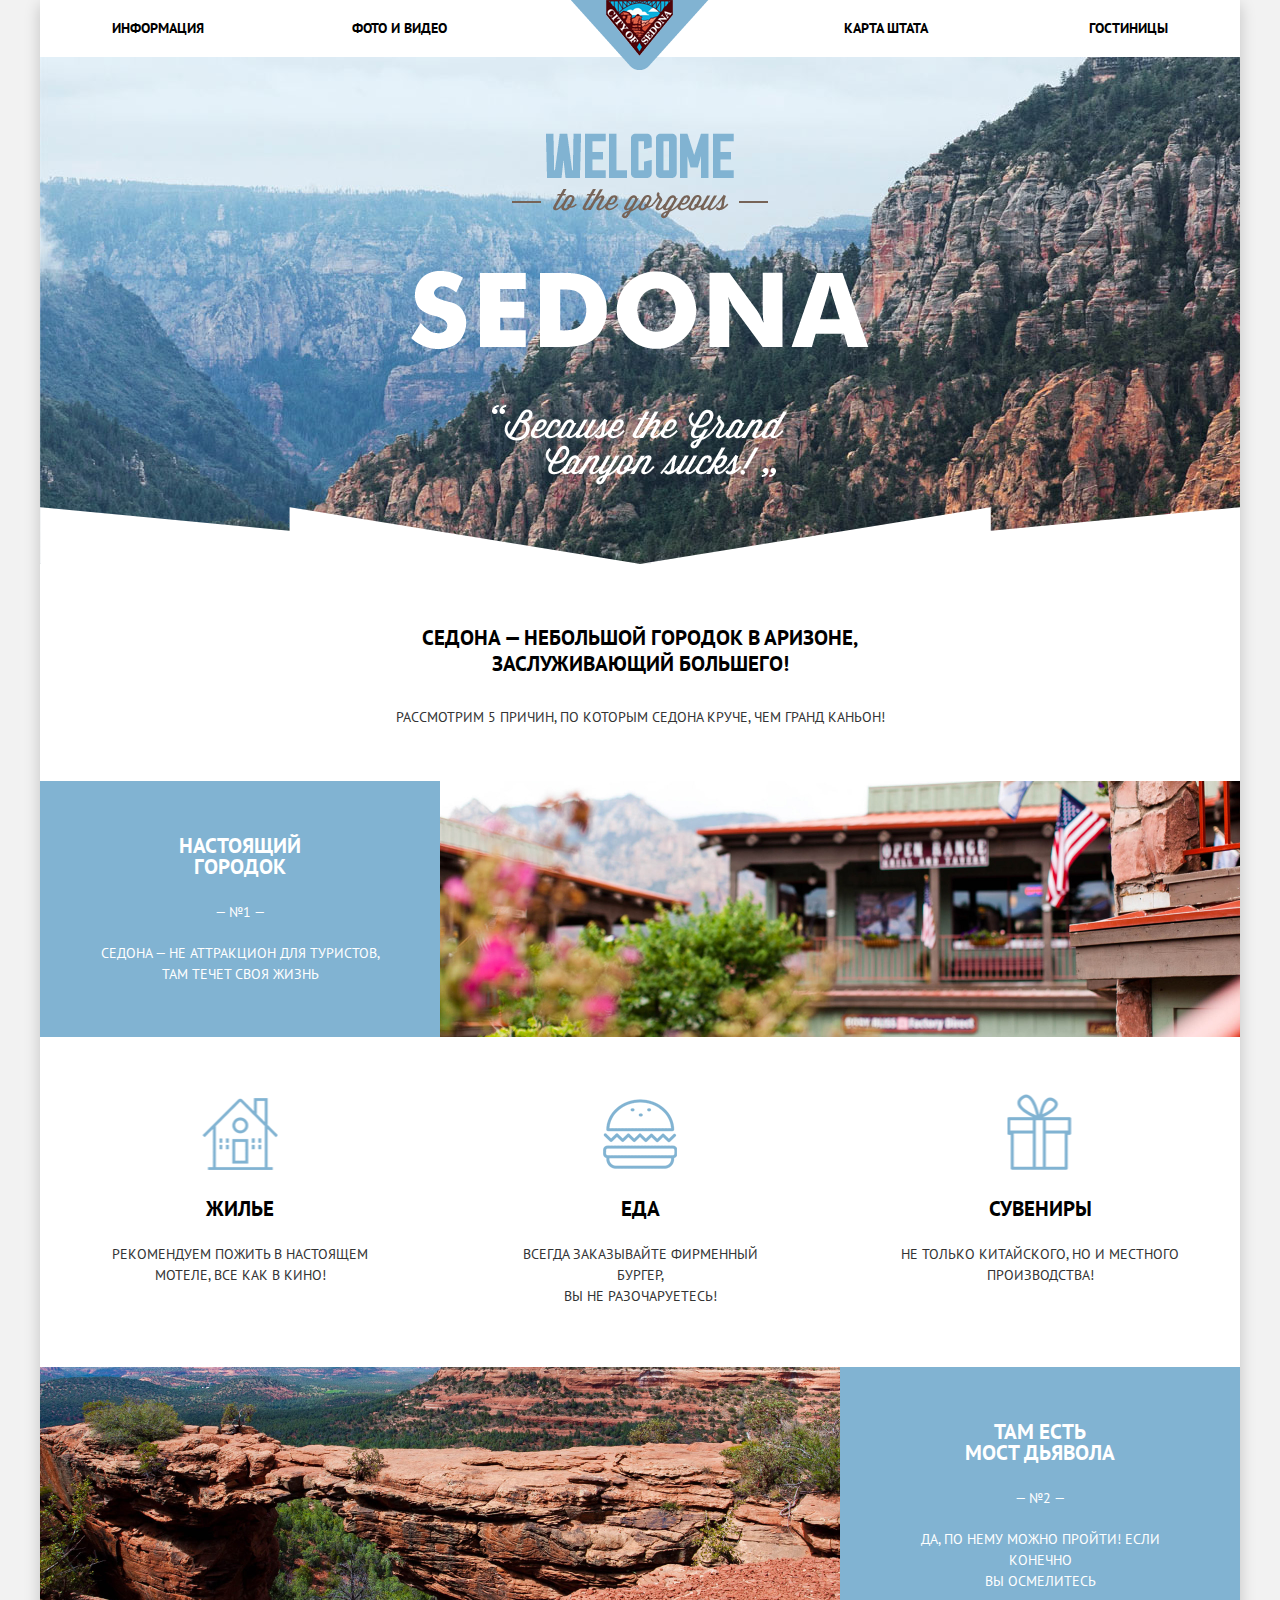
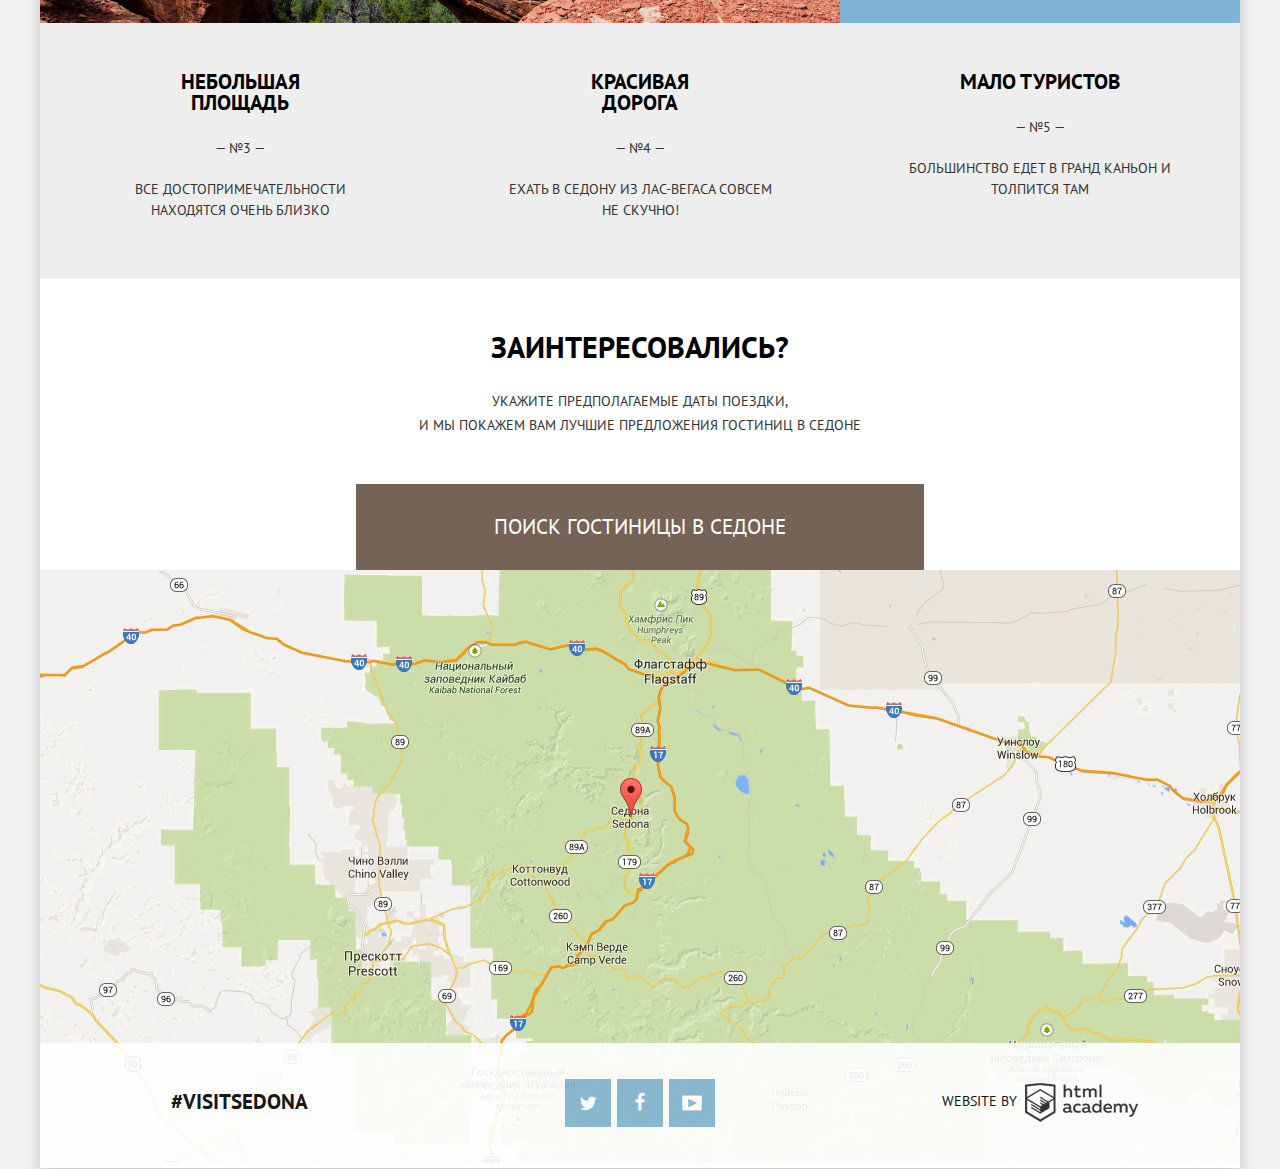
==== commit af6e3fc0: "Исправление замечаний 1" ====
--- a/index.html
+++ b/index.html
@@ -5,7 +5,7 @@
 		<title>Седона</title>
 		<link href="https://fonts.googleapis.com/css?family=PT+Sans:400,700&subset=cyrillic" rel="stylesheet">
 		<link href="css/normalize.css" rel="stylesheet">
-		<link href="css/style.css" rel="stylesheet">
+		<link href="css/style-min.css" rel="stylesheet">
 	</head>
 	<body>
 		<div class="container">
@@ -113,7 +113,7 @@
 					<p>
 						Укажите предполагаемые даты поездки,<br> и мы покажем вам лучшие предложения гостиниц в седоне
 					</p>
-					<a href="#" class="popup-btn">
+					<a href="index-form.html" class="popup-btn">
 						Поиск гостиницы в Седоне
 					</a>					
 					<form action="#" class="index-popup">
@@ -143,7 +143,7 @@
 									Дети:
 								</label>
 								<button name="plus">+</button>
-								<input type="text" value="0" name="children">
+								<input id="children-number" type="text" value="0" name="children">
 								<button name="minus">-</button>
 							</div>
 						</div>
@@ -151,6 +151,7 @@
 					</form>
 				</div>
 				<article class="background-map">
+					<iframe src="https://www.google.com/maps/embed?pb=!1m18!1m12!1m3!1d814218.6862139197!2d-112.11062584922664!3d34.862797357011424!2m3!1f0!2f0!3f0!3m2!1i1024!2i768!4f13.1!3m3!1m2!1s0x872da132f942b00d%3A0x5548c523fa6c8efd!2z0KHQtdC00L7QvdCwLCDQkNGA0LjQt9C-0L3QsCA4NjMzNiwg0KHQqNCQ!5e0!3m2!1sru!2sru!4v1473276636604" style="border:0" allowfullscreen></iframe>
 <!-- Фоновое изображение - карта <img src="img/map.jpg" width="1200px" height="593px">-->
 				</article>
 			</main>
@@ -167,7 +168,7 @@
 				<section class="social footer-item">
 					<a class="social-btn social-btn-tw" href="#">Twitter</a>
 					<a class="social-btn social-btn-fb" href="#">Facebook</a>
-					<a class="social-btn social-btn-utube" href="#">Youtube</a>					
+					<a class="social-btn social-btn-youtube" href="#">Youtube</a>					
 				</section>
 			</footer>
 		</div>
--- a/css/style-min.css
+++ b/css/style-min.css
@@ -0,0 +1 @@
+body{min-width:768px;font-weight:400;font-size:14px;line-height:21px;font-family:"PT Sans",Arial,sans-serif;text-transform:uppercase;color:#333;background-color:#f2f2f2}.features-name,.lead,h2{font-size:21px;line-height:26px;font-weight:700}.features-name,.lead{color:#000}.features-name,h2{margin-top:0}b,h2{color:#000}a,button{cursor:pointer}a.current{cursor:default}.container{margin:0 auto;max-width:1200px;background-color:#fff;box-shadow:0 5px 15px rgba(0,1,1,.2)}.clearfix::after{content:"";display:table;clear:both}.content-left{float:left}.content-right{float:right}.page-header{position:relative;color:#766357}.main-navigation-left,.main-navigation-right{float:left;width:40%;margin:0;padding:0;list-style:none}.main-navigation-right{float:right}.main-navigation-left li,.main-navigation-right li{box-sizing:border-box;width:50%;padding-top:18px;padding-bottom:18px}.main-navigation-left li{padding-left:15%;float:left;text-align:left}.main-navigation-right li{float:right;padding-right:15%;text-align:right}.main-navigation a{font-weight:700;font-size:14px;line-height:26p;color:#000;text-decoration:none}.main-navigation a:hover{color:#81b3d2}.main-navigation a:active{color:#000;opacity:.3}.main-navigation a.current{color:#766357}.main-navigation a.current:hover{color:#604e43}.main-navigation a.current:active{color:#766357;opacity:.3}.logo{position:absolute;left:50%;top:0;transform:translate(-69px)}.page-footer{width:100%;padding-top:36px;padding-bottom:36px;background:#fff;opacity:.9;color:#000}.footer-item{width:33.33333%;box-sizing:border-box;padding-left:4%;padding-right:4%}.page-footer .hashtag{float:left;margin:0 auto}.page-footer .social{margin:0 auto}.page-footer .developer{float:right}.footer-item h2{margin-top:10px;margin-left:auto;margin-right:auto;text-align:center}.social{text-align:center;font-size:0}.social-btn{position:relative;display:inline-block;width:46px;height:48px;margin-right:6px;vertical-align:top;background:#81b3d2}.social-btn:last-child{margin-right:0}.social-btn::after{position:absolute;top:50%;left:50%;content:"";background:url(../img/spritesheet.png)}.social-btn-tw::after{width:17px;height:15px;background-position:-866px -2px;margin-left:-8px;margin-top:-7px}.social-btn-fb::after{width:10px;height:19px;background-position:-434px -2px;margin-left:-5px;margin-top:-11px}.social-btn-youtube::after{width:20px;height:16px;background-position:-887px -2px;margin-left:-10px;margin-top:-8px}.social-btn:hover{background:#669ec0}.social-btn:active{background:#5496bd}.social-btn:active::after{opacity:.3}.developer{min-width:260px;margin-top:3px;text-align:center}.developer a{display:inline-block;width:113px;height:39px;margin-top:1px;margin-left:4px;padding:0;font-size:0;vertical-align:middle}.developer a:hover{background-position:-236px -2px}.developer a:active,.developer a:hover,.features-advice .features-name::before{background-image:url(../img/spritesheet.png);background-repeat:no-repeat}.developer a:active{background-position:-119px -2px}.developer img:hover{opacity:0;margin:0}.welcome-block{box-sizing:border-box;min-height:508px;margin-bottom:60px;padding-top:76px;background:#b8d0e0;background-image:url(../img/bg-index.jpg);background-position:center -56px}.welcome-block::after{content:"";display:block;width:100%;height:57px;background:url(../img/welcome-shape.png);background-position:center bottom;background-size:100% 57px;border-bottom:1px solid #fff}.welcome-block img{display:block;margin:0 auto 22px}.features>p,.lead{margin:0 auto 27px;padding:0 6%;text-align:center}.features>p{margin:0 auto 51px;line-height:26px}.features-item{float:left;box-sizing:border-box;width:33.333333%;padding-left:4%;padding-right:4%}.features-item .features-name,.features-item p{max-width:285px;margin-left:auto;margin-right:auto;margin-bottom:20px;text-align:center}.features-item .features-name{max-width:160px;margin-bottom:25px;line-height:21px;color:#000}.features .city{background:#81b3d2 url(../img/bg-city.jpg) no-repeat;background-position:right center;background-size:66.666666%}.features-single .features-item{min-height:256px;max-height:533px;padding-top:54px;padding-bottom:5px;color:#fff;background:#81b3d2}.features-single .features-name{color:#fff}.features-single p{max-width:302px}.features-advice .features-item{position:relative;padding:161px 4.7% 5px;min-height:330px}.features-advice .house{padding-left:6%;padding-right:6%}.features-advice .features-name::before{content:"";position:absolute;left:50%;display:block;transform:translateX(-50%)}.house .features-name::before{top:61px;width:75px;height:72px;background-position:-526px -2px}.food .features-name::before{top:62px;width:74px;height:71px;background-position:-448px -2px}.souvenirs .features-name::before{top:57px;width:65px;height:77px;background-position:-636px -2px}.features .bridge{background:#81b3d2 url(../img/bg-bridge.jpg) no-repeat;background-position:left center;background-size:66.666666%}.features-item.content-right,.visitors button{float:right}.features-block{background:#eee}.features-block .features-item{box-sizing:border-box;min-height:256px;padding:48px 5% 5px}.index-popup,.index-search{box-sizing:border-box;width:568px;margin:0 auto}.index-search{padding-top:26px;background:inherit}.index-search p.index-search-heading{margin-bottom:30px;font-weight:700;font-size:30px;line-height:24px;color:#fff}.index-search p{margin-bottom:47px;text-align:center;font-size:14px;line-height:24px}.index-search a{position:relative;z-index:3;display:block;width:100%;padding-top:30px;padding-bottom:30px;text-align:center;font-size:21px;line-height:26px;text-decoration:none;color:#fff;background:#766357}.index-popup{position:absolute;z-index:2;display:none;padding:55px;background:#fff;box-shadow:0 7px 15px rgba(0,1,1,.15);font-size:0;font-weight:700;line-height:38px}.index-popup-show{display:block;animation:drive .6s;transform-origin:50% 0%}@keyframes drive{0%{opacity:0;transform:translateY(-150px)}to{opacity:1;transform:translateY(0)}}.index-popup>div{position:relative;margin-bottom:29px}.index-popup label{float:left;width:100%;font-size:14px;text-align:left}.index-popup input{float:right;height:38px;box-sizing:border-box;font-size:14px;text-transform:uppercase;outline:none;border:none;background:#f2f2f2}.index-popup button[name=calendar]{position:absolute;top:8px;right:9px;width:21px;height:22px;border:none;outline:none;background:#f2f2f2 url(../img/spritesheet.png);background-position:-353px -2px}.index-popup button[name=calendar]:hover{background-position:-353px -51px}.index-popup button[name=calendar]:active{background-position:-353px -26px}.index-popup input[name=checkin],.index-popup input[name=checkout]{width:346px;padding-left:15px;padding-right:10px}.index-popup input[name=checkin]:hover,.index-popup input[name=checkout]:hover{background:#ebebeb}.index-popup input[name=checkin]:focus,.index-popup input[name=checkout]:focus{background:#fff;border:2px solid #e5e5e5}.index-popup input[name=adults],.index-popup input[name=children]{width:38px;text-align:center}.index-popup .adults{float:left;width:227px}.index-popup .children{float:right;width:180px}.visitors label{width:auto}.index-popup button[name=minus],.index-popup button[name=plus]{position:relative;width:38px;height:38px;padding:0;font-size:0;border:none;outline:none;background:#f2f2f2}.index-popup button[name=minus]::before,.index-popup button[name=plus]::after,.index-popup button[name=plus]::before{content:"";position:absolute;top:50%;left:50%;transform:translate(-50%,-50%);width:11px;height:3px;background:#a9a9a9}.index-popup button[name=plus]::after{width:3px;height:11px}.index-popup button[name=minus]:hover::before,.index-popup button[name=plus]:hover::after,.index-popup button[name=plus]:hover::before{background:#000}.index-popup button[name=minus]:active::before,.index-popup button[name=plus]:active::after,.index-popup button[name=plus]:active::before{background:#81b3d2}.index-popup button[type=submit]{width:458px;height:58px;margin-top:26px;font-weight:700;font-size:21px;text-transform:uppercase;color:#fff;background:#81b3d2;border:none;outline:none}.index-popup button[type=submit]:hover{background:#669ec0}.index-popup button[type=submit]:active{background:#5496bd;color:rgba(255,255,255,.3)}.background-map{background:#cbdda9 url(../img/bg-map.jpg) no-repeat;margin-bottom:-120px}.background-map,iframe{width:100%;height:593px}.hotels-search{box-sizing:border-box;padding:27px 6%;min-height:217px;max-height:562px;background:#7497ba url(../img/bg-hotels.jpg);background-position:center;background-size:100%;color:#fff}.hotels-search ul{list-style:none;padding:0;margin:0}.hotels-search fieldset{margin:0;padding:0;border:none}.hotels-search fieldset:first-child{margin-right:46px;min-width:193px;width:20%}.hotels-search legend{margin-bottom:25px;font-weight:700;font-size:16px;line-height:21px}.hotels-search-category{float:left;min-height:156px}.checkbox label{position:relative;display:block;margin-bottom:23px;height:23px;min-width:110px;padding-left:40px;cursor:pointer}.checkbox label:last-child{margin-bottom:0}.checkbox-indicator{position:absolute;top:-1px;left:-1px;background-image:url(../img/spritesheet.png);background-repeat:no-repeat;width:22px;height:22px;background-position:-378px -2px}:checked~.checkbox-indicator{width:26px;height:22px;top:-1px;background-position:-404px -2px}.hotels-search input[type=checkbox]{display:none}.hotels-search-category:last-child{float:right;width:33%;min-width:246px;margin-right:0}.price legend{margin-bottom:10px;margin-left:23px}.controls{margin-left:9%}.price-controls{position:relative;box-sizing:border-box;margin-bottom:20px;height:36px;font-size:0;border:2px solid #fff;border-radius:2px}.price-controls label{display:inline-block;box-sizing:border-box;width:50%;margin:0;text-align:right;font-size:14px;line-height:32px;vertical-align:top;cursor:pointer}.price-controls input{width:50%;margin:0;line-height:28px;background:0 0;color:inherit;border:none;outline:none;cursor:inherit}.min-price input{width:45%}.price-range{margin-bottom:32px}.price-controls::after{position:absolute;top:50%;left:50%;transform:translate(-50%,-50%);height:22px;width:2px;content:"";background:#fff}.scale{height:2px;background:rgba(255,255,255,.3)}.bar{position:relative;margin-left:0%;width:83%;height:2px;background:#fff}.range-toggle{position:absolute;top:-10px;width:4px;height:4px;background:#ababab;border-radius:50%;border:8px solid #fff;cursor:pointer}.range-toggle:hover{background:#1c4f80}.range-toggle-max{right:-10px}.hotels-search button[type=submit]{display:block;margin:0 auto;padding-left:34px;padding-right:34px;font-size:14px;line-height:30px;color:inherit;background:0 0;text-transform:uppercase;outline:none;border:2px solid #fff;border-radius:2px;cursor:pointer}.hotels-search button[type=submit]:hover{color:#000;background:#fff}.hotels-item,.search-results-header{padding:30px 6%;border-bottom:1px solid #e5e5e5}.search-results-header h2{float:left;width:135px;margin:0 30px 0 0}.search-results-header .sort{float:left;max-width:75%;margin-top:7px;font-size:0;line-height:15px}.sort *{display:inline-block;vertical-align:top}.sort div{font-size:12px;margin-right:41px}.search-results-header ul{max-width:75%;margin:0;padding:0;list-style:none}.sort li{margin-right:33px}.sort a{font-size:12px;line-height:16px;color:rgba(0,0,0,.3);text-decoration:none;border-bottom:1px dotted #81b3d2}.hotel-review .hotel-name:hover,.sort a:hover{color:#81b3d2}.sort a:active{color:#000;border:none}.sort a.current{color:#81b3d2;border:none}.search-results-header .sort-order{float:right;padding-right:1px;font-size:0}.sort-order a::before{content:"";display:inline-block;vertical-align:bottom;margin-left:14px;border:10px solid #ccc;border-left:5px solid transparent;border-right:5px solid transparent}a.arrow-up::before{border-top-width:0}a.arrow-down::before{border-bottom-width:0}.sort-order a:hover::before{border-top-color:#000;border-bottom-color:#000}.sort-order a.current::before,.sort-order a:active::before{border-top-color:#81b3d2;border-bottom-color:#81b3d2}.hotel-photo img{padding:0}.hotels-item .hotel-photo{float:left;width:135px;height:90px;margin-right:31px}.hotel-review{float:left;box-sizing:border-box;max-width:270px;margin-top:-5px}.hotel-review .hotel-name{display:block;margin-bottom:8px;font-size:21px;line-height:26px;font-weight:700;color:#000;text-decoration:none}.hotel-review .hotel-name:active{color:#000;opacity:.3}.hotel-price{font-size:0;margin-bottom:13px}.hotel-btn a,.hotel-price div{display:inline-block;vertical-align:top;margin-right:6px;font-size:14px}.hotel-price div{min-width:110px;padding-bottom:0}.hotel-btn{font-size:0}.hotel-btn a{padding:4px 17px 2px;font-weight:700;text-decoration:none}.hotel-review .details-btn{background:#81b3d2;color:#fff}.hotel-review .details-btn:hover{background:#669ec0}.hotel-review .details-btn:active{background:#5496bd;color:rgba(255,255,255,.3)}.hotel-review .reserve-btn{background:#766357;color:#fff}.hotel-review .reserve-btn:hover{background:#604e43}.hotel-review .reserve-btn:active{background:#503e33;color:rgba(255,255,255,.3)}.hotel-level{float:right}.hotel-level .stars{text-align:right}.star,.star::after{border-right:10px solid transparent;border-bottom:7px solid #81b3d2;border-left:10px solid transparent}.star{position:relative;float:right;margin:5px 0 5px 3px;display:block;width:0;height:0;transform:rotate(35deg)}.star::before{content:"";position:absolute;top:-5px;left:-6px;display:block;height:0;width:0;border-bottom:8px solid #81b3d2;border-left:3px solid transparent;border-right:3px solid transparent;transform:rotate(-35deg)}.star::after{content:"";position:absolute;top:0;left:-10px;transform:rotate(-70deg)}.hotel-level .rating{width:110px;height:27px;margin-top:63px;text-align:center;line-height:27px;background:#f2f2f2;color:#666}